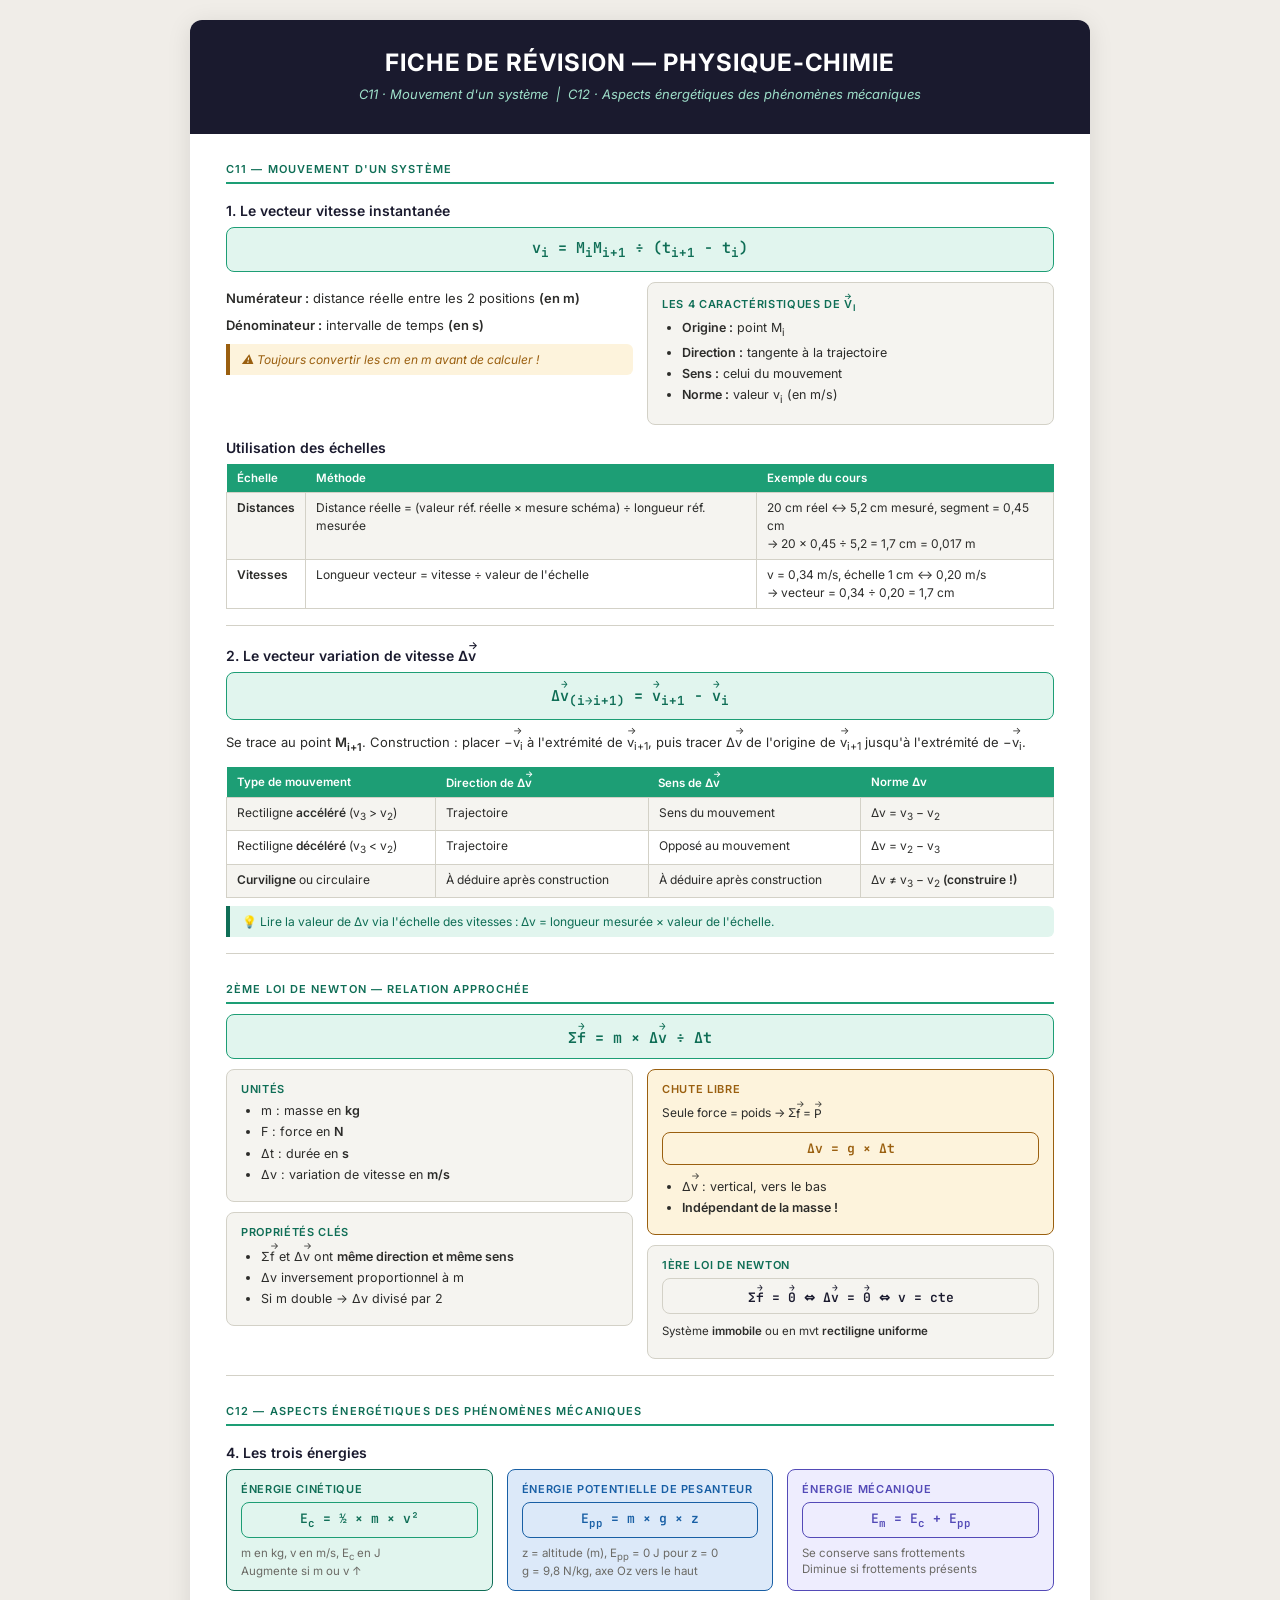
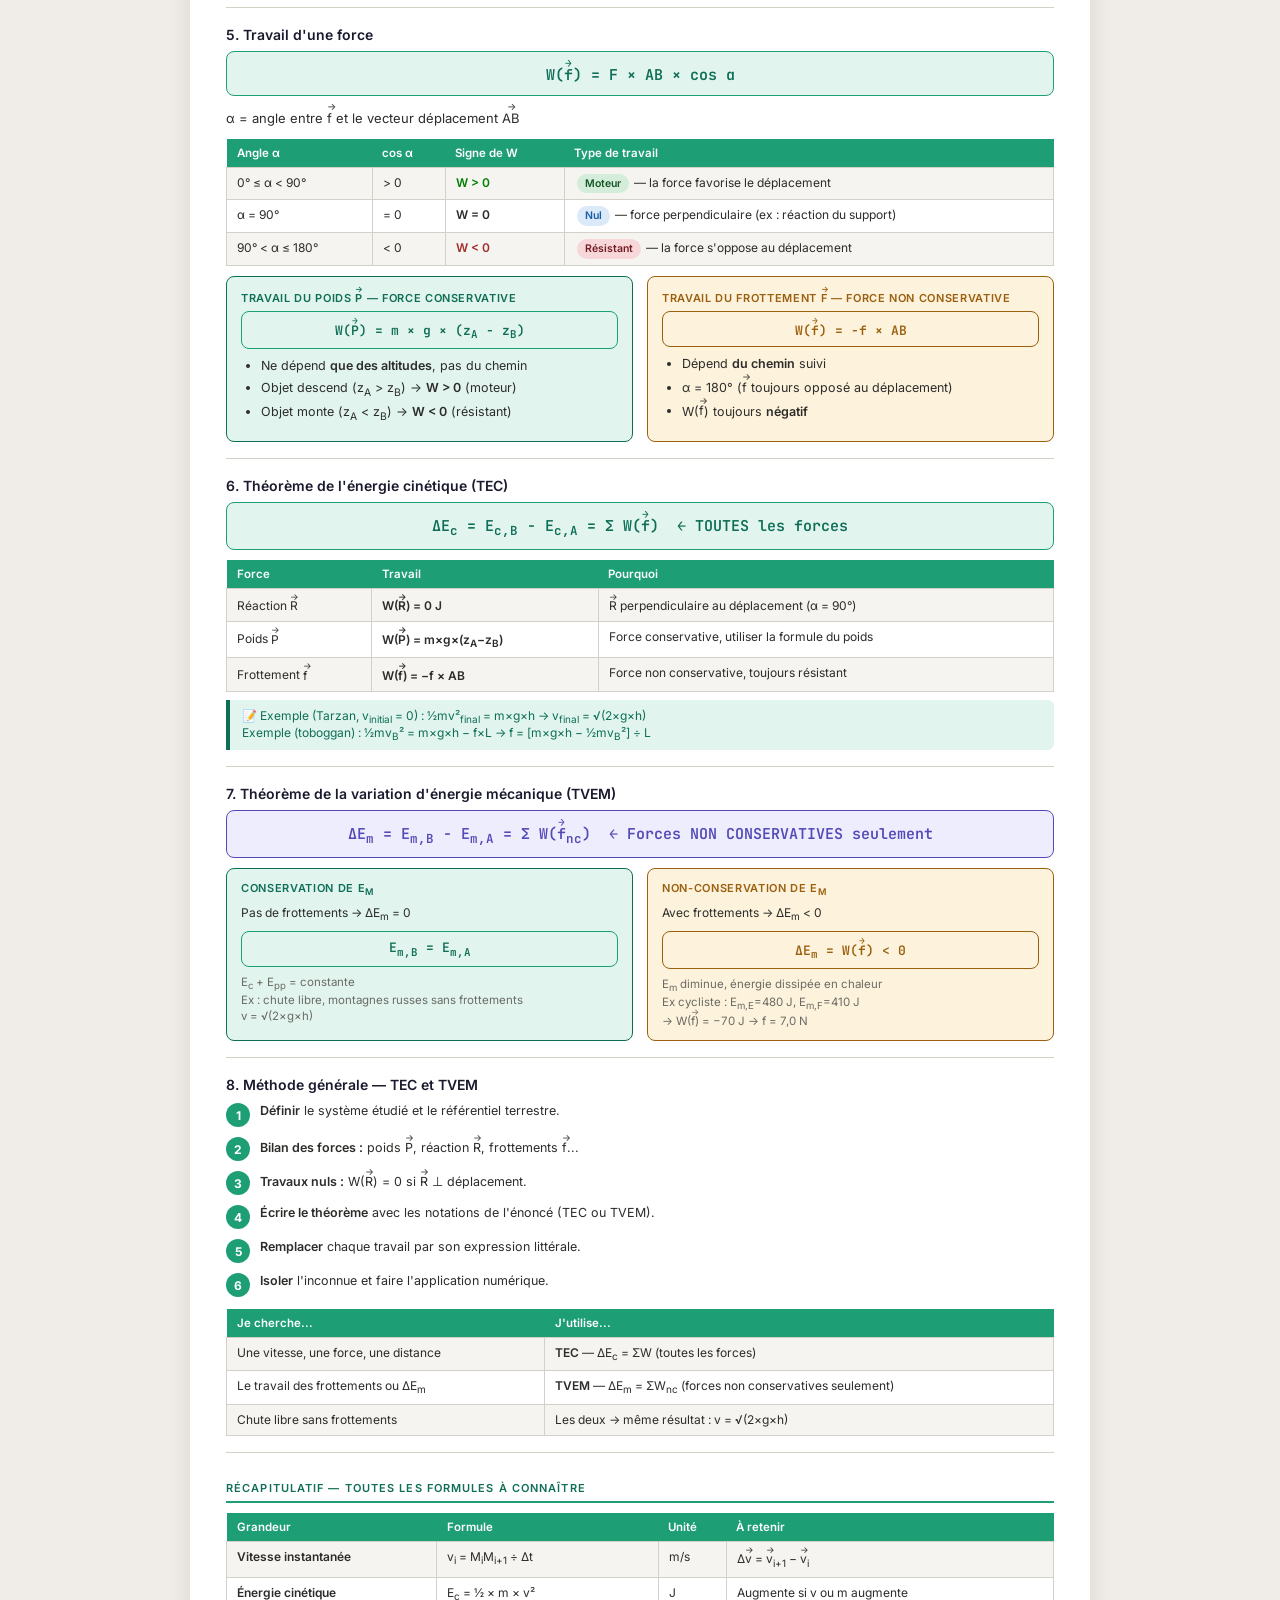
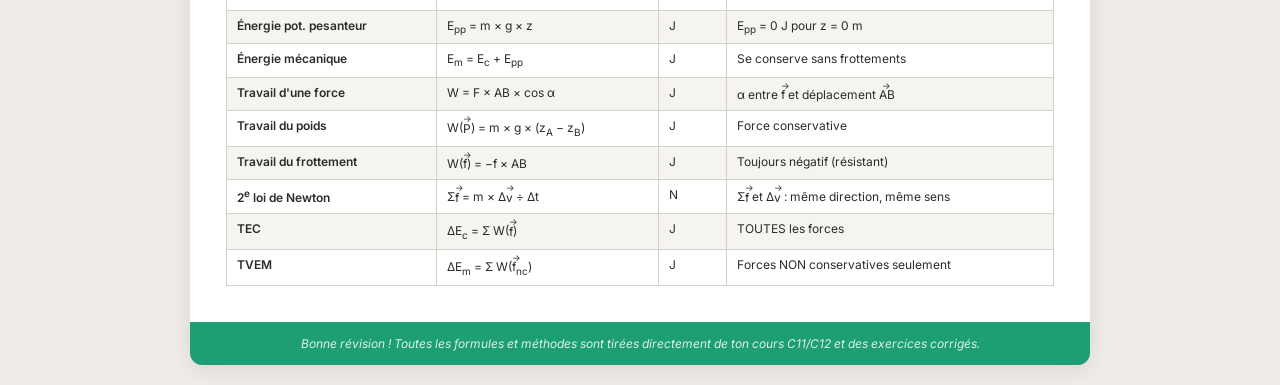
==== index.html @ 5d4f8715 "Create index.html" ====
<!DOCTYPE html>
<html lang="fr">
<head>
<meta charset="UTF-8">
<meta name="viewport" content="width=device-width, initial-scale=1.0">
<title>Fiche de révision – Physique-Chimie C11 & C12</title>
<style>
  @import url('https://fonts.googleapis.com/css2?family=Inter:wght@400;500;600;700&family=JetBrains+Mono:wght@400;600&display=swap');

  :root {
    --teal: #0F6E56;
    --teal-mid: #1D9E75;
    --teal-light: #E1F5EE;
    --amber: #9A5F0F;
    --amber-light: #FDF3DC;
    --blue: #185FA5;
    --blue-light: #DCE9F9;
    --purple: #534AB7;
    --purple-light: #EEEDFE;
    --dark: #1a1a2e;
    --gray-light: #F5F4F0;
    --gray-mid: #D3D1C7;
    --text: #2C2C2A;
    --muted: #6B6A65;
    --white: #ffffff;
  }

  * { box-sizing: border-box; margin: 0; padding: 0; }

  body {
    font-family: 'Inter', sans-serif;
    font-size: 13px;
    color: var(--text);
    background: #f0ede8;
    padding: 20px;
  }

  .page {
    max-width: 900px;
    margin: 0 auto;
    background: white;
    border-radius: 12px;
    overflow: hidden;
    box-shadow: 0 4px 24px rgba(0,0,0,0.10);
  }

  /* ── Header ── */
  .header {
    background: var(--dark);
    padding: 28px 36px 24px;
    text-align: center;
  }
  .header h1 {
    font-size: 24px;
    font-weight: 700;
    color: white;
    letter-spacing: 0.04em;
    margin-bottom: 6px;
  }
  .header p {
    font-size: 13px;
    color: #9FE1CB;
    font-style: italic;
  }

  /* ── Layout ── */
  .content { padding: 28px 36px; }

  /* ── Chapter titles ── */
  .chap {
    font-size: 11px;
    font-weight: 600;
    letter-spacing: 0.1em;
    text-transform: uppercase;
    color: var(--teal);
    margin: 28px 0 10px;
    padding-bottom: 6px;
    border-bottom: 2px solid var(--teal-mid);
  }
  .chap:first-child { margin-top: 0; }

  /* ── Section titles ── */
  .sec {
    font-size: 14px;
    font-weight: 600;
    color: var(--dark);
    margin: 18px 0 8px;
  }

  /* ── Formula box ── */
  .formula {
    background: var(--teal-light);
    border: 1.5px solid var(--teal-mid);
    border-radius: 8px;
    padding: 10px 16px;
    text-align: center;
    font-family: 'JetBrains Mono', monospace;
    font-size: 15px;
    font-weight: 600;
    color: var(--teal);
    margin: 8px 0;
  }
  .formula.amber {
    background: var(--amber-light);
    border-color: var(--amber);
    color: var(--amber);
  }
  .formula.purple {
    background: var(--purple-light);
    border-color: var(--purple);
    color: var(--purple);
  }
  .formula.gray {
    background: var(--gray-light);
    border-color: var(--gray-mid);
    color: var(--dark);
  }
  .formula.sm { font-size: 13px; padding: 7px 12px; }

  /* ── Alert / info boxes ── */
  .alert {
    border-left: 4px solid var(--amber);
    background: var(--amber-light);
    border-radius: 0 6px 6px 0;
    padding: 8px 12px;
    font-size: 12px;
    color: var(--amber);
    margin: 8px 0;
    font-style: italic;
  }
  .info {
    border-left: 4px solid var(--teal);
    background: var(--teal-light);
    border-radius: 0 6px 6px 0;
    padding: 8px 12px;
    font-size: 12px;
    color: var(--teal);
    margin: 8px 0;
  }
  .info-purple {
    border-left: 4px solid var(--purple);
    background: var(--purple-light);
    border-radius: 0 6px 6px 0;
    padding: 8px 12px;
    font-size: 12px;
    color: var(--purple);
    margin: 8px 0;
  }

  /* ── Two columns ── */
  .two-col {
    display: grid;
    grid-template-columns: 1fr 1fr;
    gap: 14px;
    margin: 8px 0;
  }
  .three-col {
    display: grid;
    grid-template-columns: 1fr 1fr 1fr;
    gap: 14px;
    margin: 8px 0;
  }

  /* ── Cards ── */
  .card {
    background: var(--gray-light);
    border: 1px solid var(--gray-mid);
    border-radius: 8px;
    padding: 12px 14px;
  }
  .card .label {
    font-size: 11px;
    font-weight: 600;
    color: var(--teal);
    text-transform: uppercase;
    letter-spacing: 0.06em;
    margin-bottom: 4px;
  }
  .card-val {
    font-size: 12.5px;
    color: var(--text);
    line-height: 1.6;
  }

  /* ── Tables ── */
  table {
    width: 100%;
    border-collapse: collapse;
    margin: 8px 0;
    font-size: 12px;
  }
  th {
    background: var(--teal-mid);
    color: white;
    font-weight: 600;
    padding: 7px 10px;
    text-align: left;
    font-size: 11.5px;
  }
  td {
    padding: 6px 10px;
    border: 1px solid var(--gray-mid);
    vertical-align: top;
    line-height: 1.5;
  }
  tr:nth-child(even) td { background: var(--gray-light); }

  /* ── Body text ── */
  p { font-size: 13px; line-height: 1.7; margin: 5px 0; }
  small { font-size: 11.5px; color: var(--muted); }
  b { font-weight: 600; }

  /* ── Lists ── */
  ul { padding-left: 20px; margin: 4px 0; }
  ul li { font-size: 12.5px; line-height: 1.7; color: var(--text); }

  /* ── Steps ── */
  .steps { counter-reset: step; margin: 8px 0; }
  .step {
    display: flex;
    align-items: flex-start;
    gap: 10px;
    margin-bottom: 8px;
  }
  .step-num {
    min-width: 24px;
    height: 24px;
    background: var(--teal-mid);
    color: white;
    border-radius: 50%;
    font-size: 12px;
    font-weight: 700;
    display: flex;
    align-items: center;
    justify-content: center;
    flex-shrink: 0;
    margin-top: 2px;
  }
  .step-text { font-size: 12.5px; line-height: 1.6; }

  /* ── Badge ── */
  .badge {
    display: inline-block;
    font-size: 10.5px;
    font-weight: 600;
    padding: 2px 8px;
    border-radius: 20px;
    margin: 0 2px;
  }
  .badge-green { background: #d4edda; color: #155724; }
  .badge-red   { background: #f8d7da; color: #721c24; }
  .badge-blue  { background: var(--blue-light); color: var(--blue); }
  .badge-amber { background: var(--amber-light); color: var(--amber); }

  /* ── Footer ── */
  .footer {
    background: var(--teal-mid);
    padding: 14px 36px;
    text-align: center;
    font-size: 12px;
    color: rgba(255,255,255,0.85);
    font-style: italic;
  }

  /* ── Divider ── */
  hr { border: none; border-top: 1px solid var(--gray-mid); margin: 16px 0; }

  @media print {
    body { background: white; padding: 0; }
    .page { box-shadow: none; border-radius: 0; max-width: 100%; }
  }
.vec {
    position: relative;
    display: inline-block;
    padding-top: 0.2em;
}

.vec::after {
    content: "→";
    position: absolute;
    left: 0;
    right: 0;
    top: -0.55em;
    font-size: 0.75em;
    text-align: center;
}
</style>
</head>
<body>
<div class="page">

  <!-- HEADER -->
  <div class="header">
    <h1>FICHE DE RÉVISION — PHYSIQUE-CHIMIE</h1>
    <p>C11 · Mouvement d'un système &nbsp;|&nbsp; C12 · Aspects énergétiques des phénomènes mécaniques</p>
  </div>

  <div class="content">

    <!-- ═══════════════════════════════════════════ -->
    <!-- C11 — CINÉMATIQUE -->
    <!-- ═══════════════════════════════════════════ -->
    <div class="chap">C11 — Mouvement d'un système</div>

    <!-- 1. Vecteur vitesse -->
    <div class="sec">1. Le vecteur vitesse instantanée</div>

    <div class="formula">v<sub>i</sub> = M<sub>i</sub>M<sub>i+1</sub> &divide; (t<sub>i+1</sub> &minus; t<sub>i</sub>)</div>

    <div class="two-col" style="margin-top:10px;">
      <div>
        <p><b>Numérateur :</b> distance réelle entre les 2 positions <b>(en m)</b></p>
        <p><b>Dénominateur :</b> intervalle de temps <b>(en s)</b></p>
        <div class="alert" style="margin-top:8px;">⚠ Toujours convertir les cm en m avant de calculer !</div>
      </div>
      <div class="card">
        <div class="label">Les 4 caractéristiques de <span class="vec">v</span><sub>i</sub></div>
        <ul>
          <li><b>Origine :</b> point M<sub>i</sub></li>
          <li><b>Direction :</b> tangente à la trajectoire</li>
          <li><b>Sens :</b> celui du mouvement</li>
          <li><b>Norme :</b> valeur v<sub>i</sub> (en m/s)</li>
        </ul>
      </div>
    </div>

    <div class="sec" style="margin-top:14px;">Utilisation des échelles</div>
    <table>
      <tr><th>Échelle</th><th>Méthode</th><th>Exemple du cours</th></tr>
      <tr>
        <td><b>Distances</b></td>
        <td>Distance réelle = (valeur réf. réelle &times; mesure schéma) &divide; longueur réf. mesurée</td>
        <td>20 cm réel ↔ 5,2 cm mesuré, segment = 0,45 cm<br>→ 20 &times; 0,45 &divide; 5,2 = 1,7 cm = 0,017 m</td>
      </tr>
      <tr>
        <td><b>Vitesses</b></td>
        <td>Longueur vecteur = vitesse &divide; valeur de l'échelle</td>
        <td>v = 0,34 m/s, échelle 1 cm ↔ 0,20 m/s<br>→ vecteur = 0,34 &divide; 0,20 = 1,7 cm</td>
      </tr>
    </table>

    <hr>

    <!-- 2. Vecteur delta v -->
    <div class="sec">2. Le vecteur variation de vitesse &Delta;<span class="vec">v</span></div>
    <div class="formula">&Delta;<span class="vec">v</span><sub>(i&rarr;i+1)</sub> = <span class="vec">v</span><sub>i+1</sub> &minus; <span class="vec">v</span><sub>i</sub></div>
    <p style="margin-top:6px;">Se trace au point <b>M<sub>i+1</sub></b>. Construction : placer &minus;<span class="vec">v</span><sub>i</sub> à l'extrémité de <span class="vec">v</span><sub>i+1</sub>, puis tracer &Delta;<span class="vec">v</span> de l'origine de <span class="vec">v</span><sub>i+1</sub> jusqu'à l'extrémité de &minus;<span class="vec">v</span><sub>i</sub>.</p>

    <table style="margin-top:10px;">
      <tr><th>Type de mouvement</th><th>Direction de &Delta;<span class="vec">v</span></th><th>Sens de &Delta;<span class="vec">v</span></th><th>Norme &Delta;v</th></tr>
      <tr>
        <td>Rectiligne <b>accéléré</b> (v<sub>3</sub> &gt; v<sub>2</sub>)</td>
        <td>Trajectoire</td>
        <td>Sens du mouvement</td>
        <td>&Delta;v = v<sub>3</sub> &minus; v<sub>2</sub></td>
      </tr>
      <tr>
        <td>Rectiligne <b>décéléré</b> (v<sub>3</sub> &lt; v<sub>2</sub>)</td>
        <td>Trajectoire</td>
        <td>Opposé au mouvement</td>
        <td>&Delta;v = v<sub>2</sub> &minus; v<sub>3</sub></td>
      </tr>
      <tr>
        <td><b>Curviligne</b> ou circulaire</td>
        <td>À déduire après construction</td>
        <td>À déduire après construction</td>
        <td>&Delta;v &ne; v<sub>3</sub> &minus; v<sub>2</sub> <b>(construire !)</b></td>
      </tr>
    </table>
    <div class="info">💡 Lire la valeur de &Delta;v via l'échelle des vitesses : &Delta;v = longueur mesurée &times; valeur de l'échelle.</div>

    <hr>

    <!-- 3. 2e loi Newton -->
    <div class="chap">2ème loi de Newton — Relation approchée</div>

    <div class="formula">&Sigma;<span class="vec">f</span> = m &times; &Delta;<span class="vec">v</span> &divide; &Delta;t</div>

    <div class="two-col" style="margin-top:10px;">
      <div>
        <div class="card">
          <div class="label">Unités</div>
          <ul>
            <li>m : masse en <b>kg</b></li>
            <li>F : force en <b>N</b></li>
            <li>&Delta;t : durée en <b>s</b></li>
            <li>&Delta;v : variation de vitesse en <b>m/s</b></li>
          </ul>
        </div>
        <div class="card" style="margin-top:10px;">
          <div class="label">Propriétés clés</div>
          <ul>
            <li>&Sigma;<span class="vec">f</span> et &Delta;<span class="vec">v</span> ont <b>même direction et même sens</b></li>
            <li>&Delta;v inversement proportionnel à m</li>
            <li>Si m double &rarr; &Delta;v divisé par 2</li>
          </ul>
        </div>
      </div>
      <div>
        <div class="card" style="background:var(--amber-light); border-color:var(--amber);">
          <div class="label" style="color:var(--amber);">Chute libre</div>
          <p style="font-size:12px;">Seule force = poids &rarr; &Sigma;<span class="vec">f</span> = <span class="vec">P</span></p>
          <div class="formula amber sm" style="margin-top:8px;">&Delta;v = g &times; &Delta;t</div>
          <ul style="margin-top:8px;">
            <li>&Delta;<span class="vec">v</span> : vertical, vers le bas</li>
            <li><b>Indépendant de la masse !</b></li>
          </ul>
        </div>
        <div class="card" style="margin-top:10px; background:var(--gray-light);">
          <div class="label">1ère loi de Newton</div>
          <div class="formula gray sm" style="margin-top:6px;">&Sigma;<span class="vec">f</span> = <span class="vec">0</span> &hArr; &Delta;<span class="vec">v</span> = <span class="vec">0</span> &hArr; v = cte</div>
          <p style="font-size:11.5px; margin-top:6px;">Système <b>immobile</b> ou en mvt <b>rectiligne uniforme</b></p>
        </div>
      </div>
    </div>

    <hr>

    <!-- ═══════════════════════════════════════════ -->
    <!-- C12 — ÉNERGIE -->
    <!-- ═══════════════════════════════════════════ -->
    <div class="chap">C12 — Aspects énergétiques des phénomènes mécaniques</div>

    <!-- 4. Les 3 énergies -->
    <div class="sec">4. Les trois énergies</div>

    <div class="three-col">
      <div class="card" style="background:var(--teal-light); border-color:var(--teal);">
        <div class="label" style="color:var(--teal);">Énergie cinétique</div>
        <div class="formula sm" style="margin:6px 0;">E<sub>c</sub> = &frac12; &times; m &times; v&sup2;</div>
        <small>m en kg, v en m/s, E<sub>c</sub> en J<br>Augmente si m ou v &uarr;</small>
      </div>
      <div class="card" style="background:var(--blue-light); border-color:var(--blue);">
        <div class="label" style="color:var(--blue);">Énergie potentielle de pesanteur</div>
        <div class="formula sm" style="background:var(--blue-light); border-color:var(--blue); color:var(--blue); margin:6px 0;">E<sub>pp</sub> = m &times; g &times; z</div>
        <small>z = altitude (m), E<sub>pp</sub> = 0 J pour z = 0<br>g = 9,8 N/kg, axe Oz vers le haut</small>
      </div>
      <div class="card" style="background:var(--purple-light); border-color:var(--purple);">
        <div class="label" style="color:var(--purple);">Énergie mécanique</div>
        <div class="formula sm" style="background:var(--purple-light); border-color:var(--purple); color:var(--purple); margin:6px 0;">E<sub>m</sub> = E<sub>c</sub> + E<sub>pp</sub></div>
        <small>Se conserve sans frottements<br>Diminue si frottements présents</small>
      </div>
    </div>

    <hr>

    <!-- 5. Travail -->
    <div class="sec">5. Travail d'une force</div>
    <div class="formula">W(<span class="vec">f</span>) = F &times; AB &times; cos &alpha;</div>
    <p style="margin-top:6px;">&alpha; = angle entre <span class="vec">f</span> et le vecteur déplacement <span class="vec">AB</span></p>

    <table style="margin-top:10px;">
      <tr><th>Angle &alpha;</th><th>cos &alpha;</th><th>Signe de W</th><th>Type de travail</th></tr>
      <tr><td>0° &le; &alpha; &lt; 90°</td><td>&gt; 0</td><td><b style="color:green;">W &gt; 0</b></td><td><span class="badge badge-green">Moteur</span> — la force favorise le déplacement</td></tr>
      <tr><td>&alpha; = 90°</td><td>= 0</td><td><b>W = 0</b></td><td><span class="badge badge-blue">Nul</span> — force perpendiculaire (ex : réaction du support)</td></tr>
      <tr><td>90° &lt; &alpha; &le; 180°</td><td>&lt; 0</td><td><b style="color:#A32D2D;">W &lt; 0</b></td><td><span class="badge badge-red">Résistant</span> — la force s'oppose au déplacement</td></tr>
    </table>

    <div class="two-col" style="margin-top:10px;">
      <div class="card" style="background:var(--teal-light); border-color:var(--teal);">
        <div class="label" style="color:var(--teal);">Travail du poids <span class="vec">P</span> — force conservative</div>
        <div class="formula sm" style="margin:6px 0;">W(<span class="vec">P</span>) = m &times; g &times; (z<sub>A</sub> &minus; z<sub>B</sub>)</div>
        <ul>
          <li>Ne dépend <b>que des altitudes</b>, pas du chemin</li>
          <li>Objet descend (z<sub>A</sub> &gt; z<sub>B</sub>) &rarr; <b>W &gt; 0</b> (moteur)</li>
          <li>Objet monte (z<sub>A</sub> &lt; z<sub>B</sub>) &rarr; <b>W &lt; 0</b> (résistant)</li>
        </ul>
      </div>
      <div class="card" style="background:var(--amber-light); border-color:var(--amber);">
        <div class="label" style="color:var(--amber);">Travail du frottement <span class="vec">f</span> — force non conservative</div>
        <div class="formula amber sm" style="margin:6px 0;">W(<span class="vec">f</span>) = &minus;f &times; AB</div>
        <ul>
          <li>Dépend <b>du chemin</b> suivi</li>
          <li>&alpha; = 180° (<span class="vec">f</span> toujours opposé au déplacement)</li>
          <li>W(<span class="vec">f</span>) toujours <b>négatif</b></li>
        </ul>
      </div>
    </div>

    <hr>

    <!-- 6. TEC -->
    <div class="sec">6. Théorème de l'énergie cinétique (TEC)</div>
    <div class="formula">&Delta;E<sub>c</sub> = E<sub>c,B</sub> &minus; E<sub>c,A</sub> = &Sigma; W(<span class="vec">f</span>) &nbsp;← TOUTES les forces</div>

    <table style="margin-top:10px;">
      <tr><th>Force</th><th>Travail</th><th>Pourquoi</th></tr>
      <tr><td>Réaction <span class="vec">R</span></td><td><b>W(<span class="vec">R</span>) = 0 J</b></td><td><span class="vec">R</span> perpendiculaire au déplacement (&alpha; = 90°)</td></tr>
      <tr><td>Poids <span class="vec">P</span></td><td><b>W(<span class="vec">P</span>) = m&times;g&times;(z<sub>A</sub>&minus;z<sub>B</sub>)</b></td><td>Force conservative, utiliser la formule du poids</td></tr>
      <tr><td>Frottement <span class="vec">f</span></td><td><b>W(<span class="vec">f</span>) = &minus;f &times; AB</b></td><td>Force non conservative, toujours résistant</td></tr>
    </table>
    <div class="info">📝 Exemple (Tarzan, v<sub>initial</sub> = 0) : &frac12;mv²<sub>final</sub> = m&times;g&times;h &rarr; v<sub>final</sub> = &radic;(2&times;g&times;h)<br>
    Exemple (toboggan) : &frac12;mv<sub>B</sub>² = m&times;g&times;h &minus; f&times;L &rarr; f = [m&times;g&times;h &minus; &frac12;mv<sub>B</sub>²] &divide; L</div>

    <hr>

    <!-- 7. TVEM -->
    <div class="sec">7. Théorème de la variation d'énergie mécanique (TVEM)</div>
    <div class="formula purple">&Delta;E<sub>m</sub> = E<sub>m,B</sub> &minus; E<sub>m,A</sub> = &Sigma; W(<span class="vec">f</span><sub>nc</sub>) &nbsp;← Forces NON CONSERVATIVES seulement</div>

    <div class="two-col" style="margin-top:10px;">
      <div class="card" style="background:var(--teal-light); border-color:var(--teal);">
        <div class="label" style="color:var(--teal);">Conservation de E<sub>m</sub></div>
        <p style="font-size:12px;">Pas de frottements &rarr; &Delta;E<sub>m</sub> = 0</p>
        <div class="formula sm" style="margin:6px 0;">E<sub>m,B</sub> = E<sub>m,A</sub></div>
        <small>E<sub>c</sub> + E<sub>pp</sub> = constante<br>Ex : chute libre, montagnes russes sans frottements<br>v = &radic;(2&times;g&times;h)</small>
      </div>
      <div class="card" style="background:var(--amber-light); border-color:var(--amber);">
        <div class="label" style="color:var(--amber);">Non-conservation de E<sub>m</sub></div>
        <p style="font-size:12px;">Avec frottements &rarr; &Delta;E<sub>m</sub> &lt; 0</p>
        <div class="formula amber sm" style="margin:6px 0;">&Delta;E<sub>m</sub> = W(<span class="vec">f</span>) &lt; 0</div>
        <small>E<sub>m</sub> diminue, énergie dissipée en chaleur<br>Ex cycliste : E<sub>m,E</sub>=480 J, E<sub>m,F</sub>=410 J<br>&rarr; W(<span class="vec">f</span>) = &minus;70 J &rarr; f = 7,0 N</small>
      </div>
    </div>

    <hr>

    <!-- 8. Méthode -->
    <div class="sec">8. Méthode générale — TEC et TVEM</div>

    <div class="steps">
      <div class="step"><div class="step-num">1</div><div class="step-text"><b>Définir</b> le système étudié et le référentiel terrestre.</div></div>
      <div class="step"><div class="step-num">2</div><div class="step-text"><b>Bilan des forces :</b> poids <span class="vec">P</span>, réaction <span class="vec">R</span>, frottements <span class="vec">f</span>...</div></div>
      <div class="step"><div class="step-num">3</div><div class="step-text"><b>Travaux nuls :</b> W(<span class="vec">R</span>) = 0 si <span class="vec">R</span> &perp; déplacement.</div></div>
      <div class="step"><div class="step-num">4</div><div class="step-text"><b>Écrire le théorème</b> avec les notations de l'énoncé (TEC ou TVEM).</div></div>
      <div class="step"><div class="step-num">5</div><div class="step-text"><b>Remplacer</b> chaque travail par son expression littérale.</div></div>
      <div class="step"><div class="step-num">6</div><div class="step-text"><b>Isoler</b> l'inconnue et faire l'application numérique.</div></div>
    </div>

    <table style="margin-top:12px;">
      <tr><th>Je cherche...</th><th>J'utilise...</th></tr>
      <tr><td>Une vitesse, une force, une distance</td><td><b>TEC</b> — &Delta;E<sub>c</sub> = &Sigma;W (toutes les forces)</td></tr>
      <tr><td>Le travail des frottements ou &Delta;E<sub>m</sub></td><td><b>TVEM</b> — &Delta;E<sub>m</sub> = &Sigma;W<sub>nc</sub> (forces non conservatives seulement)</td></tr>
      <tr><td>Chute libre sans frottements</td><td>Les deux &rarr; même résultat : v = &radic;(2&times;g&times;h)</td></tr>
    </table>

    <hr>

    <!-- Récap final -->
    <div class="chap">Récapitulatif — Toutes les formules à connaître</div>

    <table>
      <tr><th>Grandeur</th><th>Formule</th><th>Unité</th><th>À retenir</th></tr>
      <tr><td><b>Vitesse instantanée</b></td><td>v<sub>i</sub> = M<sub>i</sub>M<sub>i+1</sub> &divide; &Delta;t</td><td>m/s</td><td>&Delta;<span class="vec">v</span> = <span class="vec">v</span><sub>i+1</sub> &minus; <span class="vec">v</span><sub>i</sub></td></tr>
      <tr><td><b>Énergie cinétique</b></td><td>E<sub>c</sub> = &frac12; &times; m &times; v&sup2;</td><td>J</td><td>Augmente si v ou m augmente</td></tr>
      <tr><td><b>Énergie pot. pesanteur</b></td><td>E<sub>pp</sub> = m &times; g &times; z</td><td>J</td><td>E<sub>pp</sub> = 0 J pour z = 0 m</td></tr>
      <tr><td><b>Énergie mécanique</b></td><td>E<sub>m</sub> = E<sub>c</sub> + E<sub>pp</sub></td><td>J</td><td>Se conserve sans frottements</td></tr>
      <tr><td><b>Travail d'une force</b></td><td>W = F &times; AB &times; cos &alpha;</td><td>J</td><td>&alpha; entre <span class="vec">f</span> et déplacement <span class="vec">AB</span></td></tr>
      <tr><td><b>Travail du poids</b></td><td>W(<span class="vec">P</span>) = m &times; g &times; (z<sub>A</sub> &minus; z<sub>B</sub>)</td><td>J</td><td>Force conservative</td></tr>
      <tr><td><b>Travail du frottement</b></td><td>W(<span class="vec">f</span>) = &minus;f &times; AB</td><td>J</td><td>Toujours négatif (résistant)</td></tr>
      <tr><td><b>2<sup>e</sup> loi de Newton</b></td><td>&Sigma;<span class="vec">f</span> = m &times; &Delta;<span class="vec">v</span> &divide; &Delta;t</td><td>N</td><td>&Sigma;<span class="vec">f</span> et &Delta;<span class="vec">v</span> : même direction, même sens</td></tr>
      <tr><td><b>TEC</b></td><td>&Delta;E<sub>c</sub> = &Sigma; W(<span class="vec">f</span>)</td><td>J</td><td>TOUTES les forces</td></tr>
      <tr><td><b>TVEM</b></td><td>&Delta;E<sub>m</sub> = &Sigma; W(<span class="vec">f</span><sub>nc</sub>)</td><td>J</td><td>Forces NON conservatives seulement</td></tr>
    </table>

  </div><!-- /content -->

  <div class="footer">Bonne révision ! Toutes les formules et méthodes sont tirées directement de ton cours C11/C12 et des exercices corrigés.</div>

</div><!-- /page -->
</body>
</html>
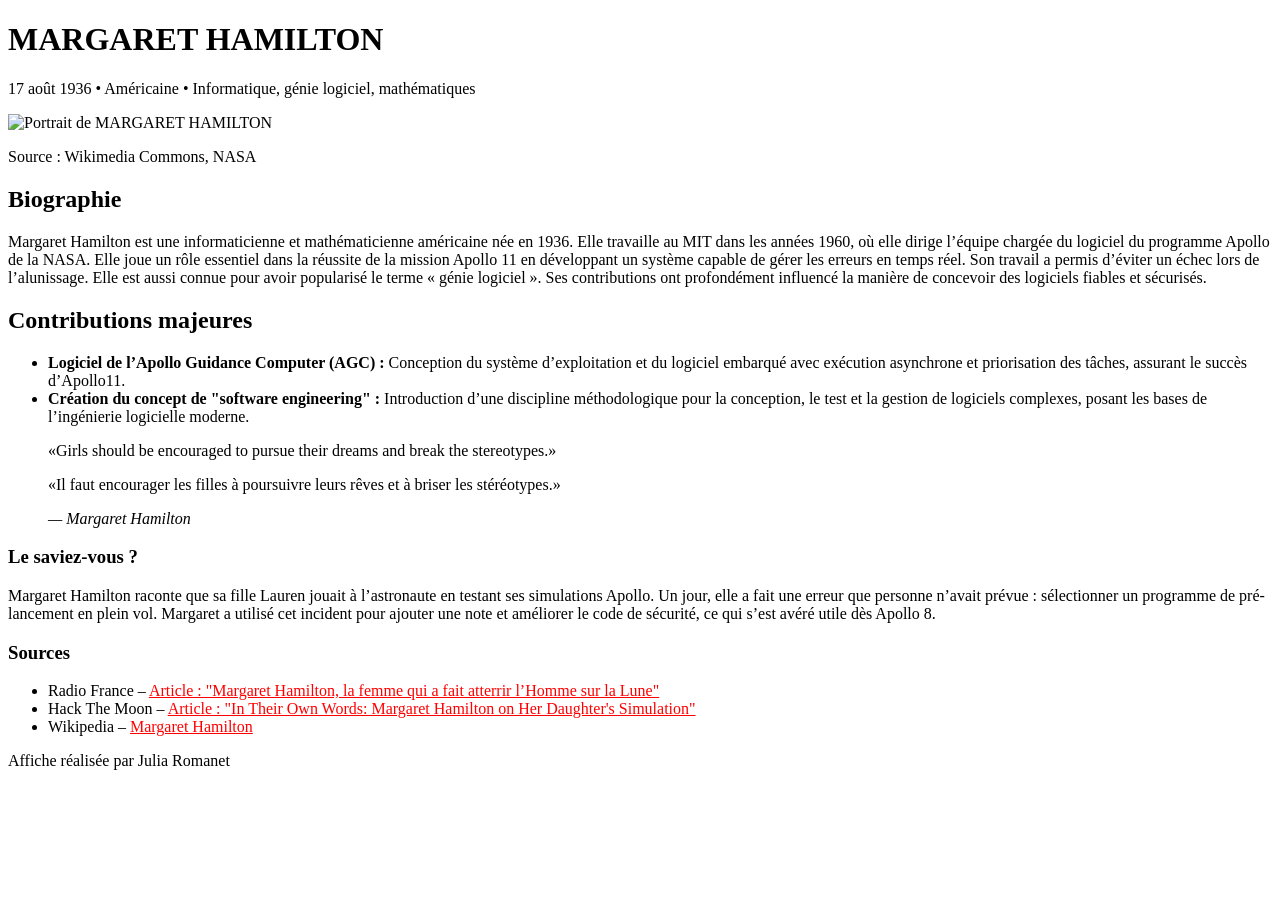
==== commit ef8a597b: "Update index.html" ====
--- a/index.html
+++ b/index.html
@@ -1,562 +1,74 @@
 <!DOCTYPE html>
+<!--
+  Arborescence attendue :
+  Devoirs/
+  └── Poster-html/
+      ├── affiche.html   ← ce fichier
+      └── images/
+          └── portrait.jpg
+-->
 <html lang="fr">
 <head>
-<meta charset="UTF-8">
-<meta name="viewport" content="width=device-width, initial-scale=1.0">
-<title>Fiche de révision – Physique-Chimie C11 & C12</title>
-<style>
-  @import url('https://fonts.googleapis.com/css2?family=Inter:wght@400;500;600;700&family=JetBrains+Mono:wght@400;600&display=swap');
-
-  :root {
-    --teal: #0F6E56;
-    --teal-mid: #1D9E75;
-    --teal-light: #E1F5EE;
-    --amber: #9A5F0F;
-    --amber-light: #FDF3DC;
-    --blue: #185FA5;
-    --blue-light: #DCE9F9;
-    --purple: #534AB7;
-    --purple-light: #EEEDFE;
-    --dark: #1a1a2e;
-    --gray-light: #F5F4F0;
-    --gray-mid: #D3D1C7;
-    --text: #2C2C2A;
-    --muted: #6B6A65;
-    --white: #ffffff;
-  }
-
-  * { box-sizing: border-box; margin: 0; padding: 0; }
-
-  body {
-    font-family: 'Inter', sans-serif;
-    font-size: 13px;
-    color: var(--text);
-    background: #f0ede8;
-    padding: 20px;
-  }
-
-  .page {
-    max-width: 900px;
-    margin: 0 auto;
-    background: white;
-    border-radius: 12px;
-    overflow: hidden;
-    box-shadow: 0 4px 24px rgba(0,0,0,0.10);
-  }
-
-  /* ── Header ── */
-  .header {
-    background: var(--dark);
-    padding: 28px 36px 24px;
-    text-align: center;
-  }
-  .header h1 {
-    font-size: 24px;
-    font-weight: 700;
-    color: white;
-    letter-spacing: 0.04em;
-    margin-bottom: 6px;
-  }
-  .header p {
-    font-size: 13px;
-    color: #9FE1CB;
-    font-style: italic;
-  }
-
-  /* ── Layout ── */
-  .content { padding: 28px 36px; }
-
-  /* ── Chapter titles ── */
-  .chap {
-    font-size: 11px;
-    font-weight: 600;
-    letter-spacing: 0.1em;
-    text-transform: uppercase;
-    color: var(--teal);
-    margin: 28px 0 10px;
-    padding-bottom: 6px;
-    border-bottom: 2px solid var(--teal-mid);
-  }
-  .chap:first-child { margin-top: 0; }
-
-  /* ── Section titles ── */
-  .sec {
-    font-size: 14px;
-    font-weight: 600;
-    color: var(--dark);
-    margin: 18px 0 8px;
-  }
-
-  /* ── Formula box ── */
-  .formula {
-    background: var(--teal-light);
-    border: 1.5px solid var(--teal-mid);
-    border-radius: 8px;
-    padding: 10px 16px;
-    text-align: center;
-    font-family: 'JetBrains Mono', monospace;
-    font-size: 15px;
-    font-weight: 600;
-    color: var(--teal);
-    margin: 8px 0;
-  }
-  .formula.amber {
-    background: var(--amber-light);
-    border-color: var(--amber);
-    color: var(--amber);
-  }
-  .formula.purple {
-    background: var(--purple-light);
-    border-color: var(--purple);
-    color: var(--purple);
-  }
-  .formula.gray {
-    background: var(--gray-light);
-    border-color: var(--gray-mid);
-    color: var(--dark);
-  }
-  .formula.sm { font-size: 13px; padding: 7px 12px; }
-
-  /* ── Alert / info boxes ── */
-  .alert {
-    border-left: 4px solid var(--amber);
-    background: var(--amber-light);
-    border-radius: 0 6px 6px 0;
-    padding: 8px 12px;
-    font-size: 12px;
-    color: var(--amber);
-    margin: 8px 0;
-    font-style: italic;
-  }
-  .info {
-    border-left: 4px solid var(--teal);
-    background: var(--teal-light);
-    border-radius: 0 6px 6px 0;
-    padding: 8px 12px;
-    font-size: 12px;
-    color: var(--teal);
-    margin: 8px 0;
-  }
-  .info-purple {
-    border-left: 4px solid var(--purple);
-    background: var(--purple-light);
-    border-radius: 0 6px 6px 0;
-    padding: 8px 12px;
-    font-size: 12px;
-    color: var(--purple);
-    margin: 8px 0;
-  }
-
-  /* ── Two columns ── */
-  .two-col {
-    display: grid;
-    grid-template-columns: 1fr 1fr;
-    gap: 14px;
-    margin: 8px 0;
-  }
-  .three-col {
-    display: grid;
-    grid-template-columns: 1fr 1fr 1fr;
-    gap: 14px;
-    margin: 8px 0;
-  }
-
-  /* ── Cards ── */
-  .card {
-    background: var(--gray-light);
-    border: 1px solid var(--gray-mid);
-    border-radius: 8px;
-    padding: 12px 14px;
-  }
-  .card .label {
-    font-size: 11px;
-    font-weight: 600;
-    color: var(--teal);
-    text-transform: uppercase;
-    letter-spacing: 0.06em;
-    margin-bottom: 4px;
-  }
-  .card-val {
-    font-size: 12.5px;
-    color: var(--text);
-    line-height: 1.6;
-  }
-
-  /* ── Tables ── */
-  table {
-    width: 100%;
-    border-collapse: collapse;
-    margin: 8px 0;
-    font-size: 12px;
-  }
-  th {
-    background: var(--teal-mid);
-    color: white;
-    font-weight: 600;
-    padding: 7px 10px;
-    text-align: left;
-    font-size: 11.5px;
-  }
-  td {
-    padding: 6px 10px;
-    border: 1px solid var(--gray-mid);
-    vertical-align: top;
-    line-height: 1.5;
-  }
-  tr:nth-child(even) td { background: var(--gray-light); }
-
-  /* ── Body text ── */
-  p { font-size: 13px; line-height: 1.7; margin: 5px 0; }
-  small { font-size: 11.5px; color: var(--muted); }
-  b { font-weight: 600; }
-
-  /* ── Lists ── */
-  ul { padding-left: 20px; margin: 4px 0; }
-  ul li { font-size: 12.5px; line-height: 1.7; color: var(--text); }
-
-  /* ── Steps ── */
-  .steps { counter-reset: step; margin: 8px 0; }
-  .step {
-    display: flex;
-    align-items: flex-start;
-    gap: 10px;
-    margin-bottom: 8px;
-  }
-  .step-num {
-    min-width: 24px;
-    height: 24px;
-    background: var(--teal-mid);
-    color: white;
-    border-radius: 50%;
-    font-size: 12px;
-    font-weight: 700;
-    display: flex;
-    align-items: center;
-    justify-content: center;
-    flex-shrink: 0;
-    margin-top: 2px;
-  }
-  .step-text { font-size: 12.5px; line-height: 1.6; }
-
-  /* ── Badge ── */
-  .badge {
-    display: inline-block;
-    font-size: 10.5px;
-    font-weight: 600;
-    padding: 2px 8px;
-    border-radius: 20px;
-    margin: 0 2px;
-  }
-  .badge-green { background: #d4edda; color: #155724; }
-  .badge-red   { background: #f8d7da; color: #721c24; }
-  .badge-blue  { background: var(--blue-light); color: var(--blue); }
-  .badge-amber { background: var(--amber-light); color: var(--amber); }
-
-  /* ── Footer ── */
-  .footer {
-    background: var(--teal-mid);
-    padding: 14px 36px;
-    text-align: center;
-    font-size: 12px;
-    color: rgba(255,255,255,0.85);
-    font-style: italic;
-  }
-
-  /* ── Divider ── */
-  hr { border: none; border-top: 1px solid var(--gray-mid); margin: 16px 0; }
-
-  @media print {
-    body { background: white; padding: 0; }
-    .page { box-shadow: none; border-radius: 0; max-width: 100%; }
-  }
-.vec {
-    position: relative;
-    display: inline-block;
-    padding-top: 0.2em;
-}
-
-.vec::after {
-    content: "→";
-    position: absolute;
-    left: 0;
-    right: 0;
-    top: -0.55em;
-    font-size: 0.75em;
-    text-align: center;
-}
-</style>
+  <meta charset="UTF-8">
+  <title>Affiche – MARGARET HAMILTON</title>
+  <link rel="stylesheet" href="style.css">
 </head>
 <body>
-<div class="page">
 
-  <!-- HEADER -->
-  <div class="header">
-    <h1>FICHE DE RÉVISION — PHYSIQUE-CHIMIE</h1>
-    <p>C11 · Mouvement d'un système &nbsp;|&nbsp; C12 · Aspects énergétiques des phénomènes mécaniques</p>
-  </div>
+  <div class="affiche">
 
-  <div class="content">
+    <!-- Zone 1 : En-tête -->
+    <header class="entete">
+      <h1>MARGARET HAMILTON</h1>
+      <p>17 août 1936 • Américaine • Informatique, génie logiciel, mathématiques</p>
+    </header>
 
-    <!-- ═══════════════════════════════════════════ -->
-    <!-- C11 — CINÉMATIQUE -->
-    <!-- ═══════════════════════════════════════════ -->
-    <div class="chap">C11 — Mouvement d'un système</div>
+    <!-- Zone 2 : Portrait -->
+    <section class="portrait">
+      <img src="images/Margaret_Hamilton_in_action.jpg" alt="Portrait de MARGARET HAMILTON">
+      <p class="legende">Source : Wikimedia Commons, NASA</p>
+    </section>
 
-    <!-- 1. Vecteur vitesse -->
-    <div class="sec">1. Le vecteur vitesse instantanée</div>
+    <!-- Zone 3 : Biographie -->
+    <section class="biographie">
+      <h2>Biographie</h2>
+      <p>Margaret Hamilton est une informaticienne et mathématicienne américaine née en 1936. Elle travaille au MIT dans les années 1960, où elle dirige l’équipe chargée du logiciel du programme Apollo de la NASA. Elle joue un rôle essentiel dans la réussite de la mission Apollo 11 en développant un système capable de gérer les erreurs en temps réel. Son travail a permis d’éviter un échec lors de l’alunissage. Elle est aussi connue pour avoir popularisé le terme « génie logiciel ». Ses contributions ont profondément influencé la manière de concevoir des logiciels fiables et sécurisés.</p>
+    </section>
 
-    <div class="formula">v<sub>i</sub> = M<sub>i</sub>M<sub>i+1</sub> &divide; (t<sub>i+1</sub> &minus; t<sub>i</sub>)</div>
+    <!-- Zone 4 : Contributions -->
+    <section class="contributions">
+      <h2>Contributions majeures</h2>
+      <ul>
+        <li><strong>Logiciel de l’Apollo Guidance Computer (AGC) :</strong> Conception du système d’exploitation et du logiciel embarqué avec exécution asynchrone et priorisation des tâches, assurant le succès d’Apollo11.</li>
+        <li><strong>Création du concept de "software engineering" :</strong> Introduction d’une discipline méthodologique pour la conception, le test et la gestion de logiciels complexes, posant les bases de l’ingénierie logicielle moderne.</li>
+      </ul>
+    </section>
 
-    <div class="two-col" style="margin-top:10px;">
-      <div>
-        <p><b>Numérateur :</b> distance réelle entre les 2 positions <b>(en m)</b></p>
-        <p><b>Dénominateur :</b> intervalle de temps <b>(en s)</b></p>
-        <div class="alert" style="margin-top:8px;">⚠ Toujours convertir les cm en m avant de calculer !</div>
-      </div>
-      <div class="card">
-        <div class="label">Les 4 caractéristiques de <span class="vec">v</span><sub>i</sub></div>
-        <ul>
-          <li><b>Origine :</b> point M<sub>i</sub></li>
-          <li><b>Direction :</b> tangente à la trajectoire</li>
-          <li><b>Sens :</b> celui du mouvement</li>
-          <li><b>Norme :</b> valeur v<sub>i</sub> (en m/s)</li>
-        </ul>
-      </div>
-    </div>
+    <!-- Zone 5 : Citation -->
+    <blockquote class="citation">
+      <p>«Girls should be encouraged to pursue their dreams and break the stereotypes.»</p>
+      <p>«Il faut encourager les filles à poursuivre leurs rêves et à briser les stéréotypes.»</p>
+      <cite>— Margaret Hamilton</cite>
+    </blockquote>
 
-    <div class="sec" style="margin-top:14px;">Utilisation des échelles</div>
-    <table>
-      <tr><th>Échelle</th><th>Méthode</th><th>Exemple du cours</th></tr>
-      <tr>
-        <td><b>Distances</b></td>
-        <td>Distance réelle = (valeur réf. réelle &times; mesure schéma) &divide; longueur réf. mesurée</td>
-        <td>20 cm réel ↔ 5,2 cm mesuré, segment = 0,45 cm<br>→ 20 &times; 0,45 &divide; 5,2 = 1,7 cm = 0,017 m</td>
-      </tr>
-      <tr>
-        <td><b>Vitesses</b></td>
-        <td>Longueur vecteur = vitesse &divide; valeur de l'échelle</td>
-        <td>v = 0,34 m/s, échelle 1 cm ↔ 0,20 m/s<br>→ vecteur = 0,34 &divide; 0,20 = 1,7 cm</td>
-      </tr>
-    </table>
+    <!-- Zone 6 : Le saviez-vous -->
+    <aside class="anecdote">
+      <h3>Le saviez-vous ?</h3>
+      <p>Margaret Hamilton raconte que sa fille Lauren jouait à l’astronaute en testant ses simulations Apollo. Un jour, elle a fait une erreur que personne n’avait prévue : sélectionner un programme de pré-lancement en plein vol. Margaret a utilisé cet incident pour ajouter une note et améliorer le code de sécurité, ce qui s’est avéré utile dès Apollo 8.</p>
+    </aside>
 
-    <hr>
+    <!-- Zone 7 : Sources -->
+    <footer class="sources">
+      <h3>Sources</h3>
+      <ul>
+        <li>Radio France – <a href="https://www.radiofrance.fr/franceculture/margaret-hamilton-la-femme-qui-a-fait-atterrir-l-homme-sur-la-lune-2274004" style="color:#FF0000;" target="_blank" >Article : "Margaret Hamilton, la femme qui a fait atterrir l’Homme sur la Lune"</a></li>
+        <li>Hack The Moon – <a href="https://wehackthemoon.com/people/margaret-hamilton-her-daughters-simulation" style="color:#FF0000;" target="_blank">Article : "In Their Own Words: Margaret Hamilton on Her Daughter's Simulation"</a></li>
+        <li>Wikipedia – <a href="https://fr.wikipedia.org/wiki/Margaret_Hamilton_(scientifique)" style="color:#FF0000;" target="_blank">Margaret Hamilton</a></li>
+      </ul>
+      <p class="realisation">Affiche réalisée par Julia Romanet</p>
+    </footer>
 
-    <!-- 2. Vecteur delta v -->
-    <div class="sec">2. Le vecteur variation de vitesse &Delta;<span class="vec">v</span></div>
-    <div class="formula">&Delta;<span class="vec">v</span><sub>(i&rarr;i+1)</sub> = <span class="vec">v</span><sub>i+1</sub> &minus; <span class="vec">v</span><sub>i</sub></div>
-    <p style="margin-top:6px;">Se trace au point <b>M<sub>i+1</sub></b>. Construction : placer &minus;<span class="vec">v</span><sub>i</sub> à l'extrémité de <span class="vec">v</span><sub>i+1</sub>, puis tracer &Delta;<span class="vec">v</span> de l'origine de <span class="vec">v</span><sub>i+1</sub> jusqu'à l'extrémité de &minus;<span class="vec">v</span><sub>i</sub>.</p>
+  </div> <!-- fin .affiche -->
 
-    <table style="margin-top:10px;">
-      <tr><th>Type de mouvement</th><th>Direction de &Delta;<span class="vec">v</span></th><th>Sens de &Delta;<span class="vec">v</span></th><th>Norme &Delta;v</th></tr>
-      <tr>
-        <td>Rectiligne <b>accéléré</b> (v<sub>3</sub> &gt; v<sub>2</sub>)</td>
-        <td>Trajectoire</td>
-        <td>Sens du mouvement</td>
-        <td>&Delta;v = v<sub>3</sub> &minus; v<sub>2</sub></td>
-      </tr>
-      <tr>
-        <td>Rectiligne <b>décéléré</b> (v<sub>3</sub> &lt; v<sub>2</sub>)</td>
-        <td>Trajectoire</td>
-        <td>Opposé au mouvement</td>
-        <td>&Delta;v = v<sub>2</sub> &minus; v<sub>3</sub></td>
-      </tr>
-      <tr>
-        <td><b>Curviligne</b> ou circulaire</td>
-        <td>À déduire après construction</td>
-        <td>À déduire après construction</td>
-        <td>&Delta;v &ne; v<sub>3</sub> &minus; v<sub>2</sub> <b>(construire !)</b></td>
-      </tr>
-    </table>
-    <div class="info">💡 Lire la valeur de &Delta;v via l'échelle des vitesses : &Delta;v = longueur mesurée &times; valeur de l'échelle.</div>
-
-    <hr>
-
-    <!-- 3. 2e loi Newton -->
-    <div class="chap">2ème loi de Newton — Relation approchée</div>
-
-    <div class="formula">&Sigma;<span class="vec">f</span> = m &times; &Delta;<span class="vec">v</span> &divide; &Delta;t</div>
-
-    <div class="two-col" style="margin-top:10px;">
-      <div>
-        <div class="card">
-          <div class="label">Unités</div>
-          <ul>
-            <li>m : masse en <b>kg</b></li>
-            <li>F : force en <b>N</b></li>
-            <li>&Delta;t : durée en <b>s</b></li>
-            <li>&Delta;v : variation de vitesse en <b>m/s</b></li>
-          </ul>
-        </div>
-        <div class="card" style="margin-top:10px;">
-          <div class="label">Propriétés clés</div>
-          <ul>
-            <li>&Sigma;<span class="vec">f</span> et &Delta;<span class="vec">v</span> ont <b>même direction et même sens</b></li>
-            <li>&Delta;v inversement proportionnel à m</li>
-            <li>Si m double &rarr; &Delta;v divisé par 2</li>
-          </ul>
-        </div>
-      </div>
-      <div>
-        <div class="card" style="background:var(--amber-light); border-color:var(--amber);">
-          <div class="label" style="color:var(--amber);">Chute libre</div>
-          <p style="font-size:12px;">Seule force = poids &rarr; &Sigma;<span class="vec">f</span> = <span class="vec">P</span></p>
-          <div class="formula amber sm" style="margin-top:8px;">&Delta;v = g &times; &Delta;t</div>
-          <ul style="margin-top:8px;">
-            <li>&Delta;<span class="vec">v</span> : vertical, vers le bas</li>
-            <li><b>Indépendant de la masse !</b></li>
-          </ul>
-        </div>
-        <div class="card" style="margin-top:10px; background:var(--gray-light);">
-          <div class="label">1ère loi de Newton</div>
-          <div class="formula gray sm" style="margin-top:6px;">&Sigma;<span class="vec">f</span> = <span class="vec">0</span> &hArr; &Delta;<span class="vec">v</span> = <span class="vec">0</span> &hArr; v = cte</div>
-          <p style="font-size:11.5px; margin-top:6px;">Système <b>immobile</b> ou en mvt <b>rectiligne uniforme</b></p>
-        </div>
-      </div>
-    </div>
-
-    <hr>
-
-    <!-- ═══════════════════════════════════════════ -->
-    <!-- C12 — ÉNERGIE -->
-    <!-- ═══════════════════════════════════════════ -->
-    <div class="chap">C12 — Aspects énergétiques des phénomènes mécaniques</div>
-
-    <!-- 4. Les 3 énergies -->
-    <div class="sec">4. Les trois énergies</div>
-
-    <div class="three-col">
-      <div class="card" style="background:var(--teal-light); border-color:var(--teal);">
-        <div class="label" style="color:var(--teal);">Énergie cinétique</div>
-        <div class="formula sm" style="margin:6px 0;">E<sub>c</sub> = &frac12; &times; m &times; v&sup2;</div>
-        <small>m en kg, v en m/s, E<sub>c</sub> en J<br>Augmente si m ou v &uarr;</small>
-      </div>
-      <div class="card" style="background:var(--blue-light); border-color:var(--blue);">
-        <div class="label" style="color:var(--blue);">Énergie potentielle de pesanteur</div>
-        <div class="formula sm" style="background:var(--blue-light); border-color:var(--blue); color:var(--blue); margin:6px 0;">E<sub>pp</sub> = m &times; g &times; z</div>
-        <small>z = altitude (m), E<sub>pp</sub> = 0 J pour z = 0<br>g = 9,8 N/kg, axe Oz vers le haut</small>
-      </div>
-      <div class="card" style="background:var(--purple-light); border-color:var(--purple);">
-        <div class="label" style="color:var(--purple);">Énergie mécanique</div>
-        <div class="formula sm" style="background:var(--purple-light); border-color:var(--purple); color:var(--purple); margin:6px 0;">E<sub>m</sub> = E<sub>c</sub> + E<sub>pp</sub></div>
-        <small>Se conserve sans frottements<br>Diminue si frottements présents</small>
-      </div>
-    </div>
-
-    <hr>
-
-    <!-- 5. Travail -->
-    <div class="sec">5. Travail d'une force</div>
-    <div class="formula">W(<span class="vec">f</span>) = F &times; AB &times; cos &alpha;</div>
-    <p style="margin-top:6px;">&alpha; = angle entre <span class="vec">f</span> et le vecteur déplacement <span class="vec">AB</span></p>
-
-    <table style="margin-top:10px;">
-      <tr><th>Angle &alpha;</th><th>cos &alpha;</th><th>Signe de W</th><th>Type de travail</th></tr>
-      <tr><td>0° &le; &alpha; &lt; 90°</td><td>&gt; 0</td><td><b style="color:green;">W &gt; 0</b></td><td><span class="badge badge-green">Moteur</span> — la force favorise le déplacement</td></tr>
-      <tr><td>&alpha; = 90°</td><td>= 0</td><td><b>W = 0</b></td><td><span class="badge badge-blue">Nul</span> — force perpendiculaire (ex : réaction du support)</td></tr>
-      <tr><td>90° &lt; &alpha; &le; 180°</td><td>&lt; 0</td><td><b style="color:#A32D2D;">W &lt; 0</b></td><td><span class="badge badge-red">Résistant</span> — la force s'oppose au déplacement</td></tr>
-    </table>
-
-    <div class="two-col" style="margin-top:10px;">
-      <div class="card" style="background:var(--teal-light); border-color:var(--teal);">
-        <div class="label" style="color:var(--teal);">Travail du poids <span class="vec">P</span> — force conservative</div>
-        <div class="formula sm" style="margin:6px 0;">W(<span class="vec">P</span>) = m &times; g &times; (z<sub>A</sub> &minus; z<sub>B</sub>)</div>
-        <ul>
-          <li>Ne dépend <b>que des altitudes</b>, pas du chemin</li>
-          <li>Objet descend (z<sub>A</sub> &gt; z<sub>B</sub>) &rarr; <b>W &gt; 0</b> (moteur)</li>
-          <li>Objet monte (z<sub>A</sub> &lt; z<sub>B</sub>) &rarr; <b>W &lt; 0</b> (résistant)</li>
-        </ul>
-      </div>
-      <div class="card" style="background:var(--amber-light); border-color:var(--amber);">
-        <div class="label" style="color:var(--amber);">Travail du frottement <span class="vec">f</span> — force non conservative</div>
-        <div class="formula amber sm" style="margin:6px 0;">W(<span class="vec">f</span>) = &minus;f &times; AB</div>
-        <ul>
-          <li>Dépend <b>du chemin</b> suivi</li>
-          <li>&alpha; = 180° (<span class="vec">f</span> toujours opposé au déplacement)</li>
-          <li>W(<span class="vec">f</span>) toujours <b>négatif</b></li>
-        </ul>
-      </div>
-    </div>
-
-    <hr>
-
-    <!-- 6. TEC -->
-    <div class="sec">6. Théorème de l'énergie cinétique (TEC)</div>
-    <div class="formula">&Delta;E<sub>c</sub> = E<sub>c,B</sub> &minus; E<sub>c,A</sub> = &Sigma; W(<span class="vec">f</span>) &nbsp;← TOUTES les forces</div>
-
-    <table style="margin-top:10px;">
-      <tr><th>Force</th><th>Travail</th><th>Pourquoi</th></tr>
-      <tr><td>Réaction <span class="vec">R</span></td><td><b>W(<span class="vec">R</span>) = 0 J</b></td><td><span class="vec">R</span> perpendiculaire au déplacement (&alpha; = 90°)</td></tr>
-      <tr><td>Poids <span class="vec">P</span></td><td><b>W(<span class="vec">P</span>) = m&times;g&times;(z<sub>A</sub>&minus;z<sub>B</sub>)</b></td><td>Force conservative, utiliser la formule du poids</td></tr>
-      <tr><td>Frottement <span class="vec">f</span></td><td><b>W(<span class="vec">f</span>) = &minus;f &times; AB</b></td><td>Force non conservative, toujours résistant</td></tr>
-    </table>
-    <div class="info">📝 Exemple (Tarzan, v<sub>initial</sub> = 0) : &frac12;mv²<sub>final</sub> = m&times;g&times;h &rarr; v<sub>final</sub> = &radic;(2&times;g&times;h)<br>
-    Exemple (toboggan) : &frac12;mv<sub>B</sub>² = m&times;g&times;h &minus; f&times;L &rarr; f = [m&times;g&times;h &minus; &frac12;mv<sub>B</sub>²] &divide; L</div>
-
-    <hr>
-
-    <!-- 7. TVEM -->
-    <div class="sec">7. Théorème de la variation d'énergie mécanique (TVEM)</div>
-    <div class="formula purple">&Delta;E<sub>m</sub> = E<sub>m,B</sub> &minus; E<sub>m,A</sub> = &Sigma; W(<span class="vec">f</span><sub>nc</sub>) &nbsp;← Forces NON CONSERVATIVES seulement</div>
-
-    <div class="two-col" style="margin-top:10px;">
-      <div class="card" style="background:var(--teal-light); border-color:var(--teal);">
-        <div class="label" style="color:var(--teal);">Conservation de E<sub>m</sub></div>
-        <p style="font-size:12px;">Pas de frottements &rarr; &Delta;E<sub>m</sub> = 0</p>
-        <div class="formula sm" style="margin:6px 0;">E<sub>m,B</sub> = E<sub>m,A</sub></div>
-        <small>E<sub>c</sub> + E<sub>pp</sub> = constante<br>Ex : chute libre, montagnes russes sans frottements<br>v = &radic;(2&times;g&times;h)</small>
-      </div>
-      <div class="card" style="background:var(--amber-light); border-color:var(--amber);">
-        <div class="label" style="color:var(--amber);">Non-conservation de E<sub>m</sub></div>
-        <p style="font-size:12px;">Avec frottements &rarr; &Delta;E<sub>m</sub> &lt; 0</p>
-        <div class="formula amber sm" style="margin:6px 0;">&Delta;E<sub>m</sub> = W(<span class="vec">f</span>) &lt; 0</div>
-        <small>E<sub>m</sub> diminue, énergie dissipée en chaleur<br>Ex cycliste : E<sub>m,E</sub>=480 J, E<sub>m,F</sub>=410 J<br>&rarr; W(<span class="vec">f</span>) = &minus;70 J &rarr; f = 7,0 N</small>
-      </div>
-    </div>
-
-    <hr>
-
-    <!-- 8. Méthode -->
-    <div class="sec">8. Méthode générale — TEC et TVEM</div>
-
-    <div class="steps">
-      <div class="step"><div class="step-num">1</div><div class="step-text"><b>Définir</b> le système étudié et le référentiel terrestre.</div></div>
-      <div class="step"><div class="step-num">2</div><div class="step-text"><b>Bilan des forces :</b> poids <span class="vec">P</span>, réaction <span class="vec">R</span>, frottements <span class="vec">f</span>...</div></div>
-      <div class="step"><div class="step-num">3</div><div class="step-text"><b>Travaux nuls :</b> W(<span class="vec">R</span>) = 0 si <span class="vec">R</span> &perp; déplacement.</div></div>
-      <div class="step"><div class="step-num">4</div><div class="step-text"><b>Écrire le théorème</b> avec les notations de l'énoncé (TEC ou TVEM).</div></div>
-      <div class="step"><div class="step-num">5</div><div class="step-text"><b>Remplacer</b> chaque travail par son expression littérale.</div></div>
-      <div class="step"><div class="step-num">6</div><div class="step-text"><b>Isoler</b> l'inconnue et faire l'application numérique.</div></div>
-    </div>
-
-    <table style="margin-top:12px;">
-      <tr><th>Je cherche...</th><th>J'utilise...</th></tr>
-      <tr><td>Une vitesse, une force, une distance</td><td><b>TEC</b> — &Delta;E<sub>c</sub> = &Sigma;W (toutes les forces)</td></tr>
-      <tr><td>Le travail des frottements ou &Delta;E<sub>m</sub></td><td><b>TVEM</b> — &Delta;E<sub>m</sub> = &Sigma;W<sub>nc</sub> (forces non conservatives seulement)</td></tr>
-      <tr><td>Chute libre sans frottements</td><td>Les deux &rarr; même résultat : v = &radic;(2&times;g&times;h)</td></tr>
-    </table>
-
-    <hr>
-
-    <!-- Récap final -->
-    <div class="chap">Récapitulatif — Toutes les formules à connaître</div>
-
-    <table>
-      <tr><th>Grandeur</th><th>Formule</th><th>Unité</th><th>À retenir</th></tr>
-      <tr><td><b>Vitesse instantanée</b></td><td>v<sub>i</sub> = M<sub>i</sub>M<sub>i+1</sub> &divide; &Delta;t</td><td>m/s</td><td>&Delta;<span class="vec">v</span> = <span class="vec">v</span><sub>i+1</sub> &minus; <span class="vec">v</span><sub>i</sub></td></tr>
-      <tr><td><b>Énergie cinétique</b></td><td>E<sub>c</sub> = &frac12; &times; m &times; v&sup2;</td><td>J</td><td>Augmente si v ou m augmente</td></tr>
-      <tr><td><b>Énergie pot. pesanteur</b></td><td>E<sub>pp</sub> = m &times; g &times; z</td><td>J</td><td>E<sub>pp</sub> = 0 J pour z = 0 m</td></tr>
-      <tr><td><b>Énergie mécanique</b></td><td>E<sub>m</sub> = E<sub>c</sub> + E<sub>pp</sub></td><td>J</td><td>Se conserve sans frottements</td></tr>
-      <tr><td><b>Travail d'une force</b></td><td>W = F &times; AB &times; cos &alpha;</td><td>J</td><td>&alpha; entre <span class="vec">f</span> et déplacement <span class="vec">AB</span></td></tr>
-      <tr><td><b>Travail du poids</b></td><td>W(<span class="vec">P</span>) = m &times; g &times; (z<sub>A</sub> &minus; z<sub>B</sub>)</td><td>J</td><td>Force conservative</td></tr>
-      <tr><td><b>Travail du frottement</b></td><td>W(<span class="vec">f</span>) = &minus;f &times; AB</td><td>J</td><td>Toujours négatif (résistant)</td></tr>
-      <tr><td><b>2<sup>e</sup> loi de Newton</b></td><td>&Sigma;<span class="vec">f</span> = m &times; &Delta;<span class="vec">v</span> &divide; &Delta;t</td><td>N</td><td>&Sigma;<span class="vec">f</span> et &Delta;<span class="vec">v</span> : même direction, même sens</td></tr>
-      <tr><td><b>TEC</b></td><td>&Delta;E<sub>c</sub> = &Sigma; W(<span class="vec">f</span>)</td><td>J</td><td>TOUTES les forces</td></tr>
-      <tr><td><b>TVEM</b></td><td>&Delta;E<sub>m</sub> = &Sigma; W(<span class="vec">f</span><sub>nc</sub>)</td><td>J</td><td>Forces NON conservatives seulement</td></tr>
-    </table>
-
-  </div><!-- /content -->
-
-  <div class="footer">Bonne révision ! Toutes les formules et méthodes sont tirées directement de ton cours C11/C12 et des exercices corrigés.</div>
-
-</div><!-- /page -->
 </body>
 </html>
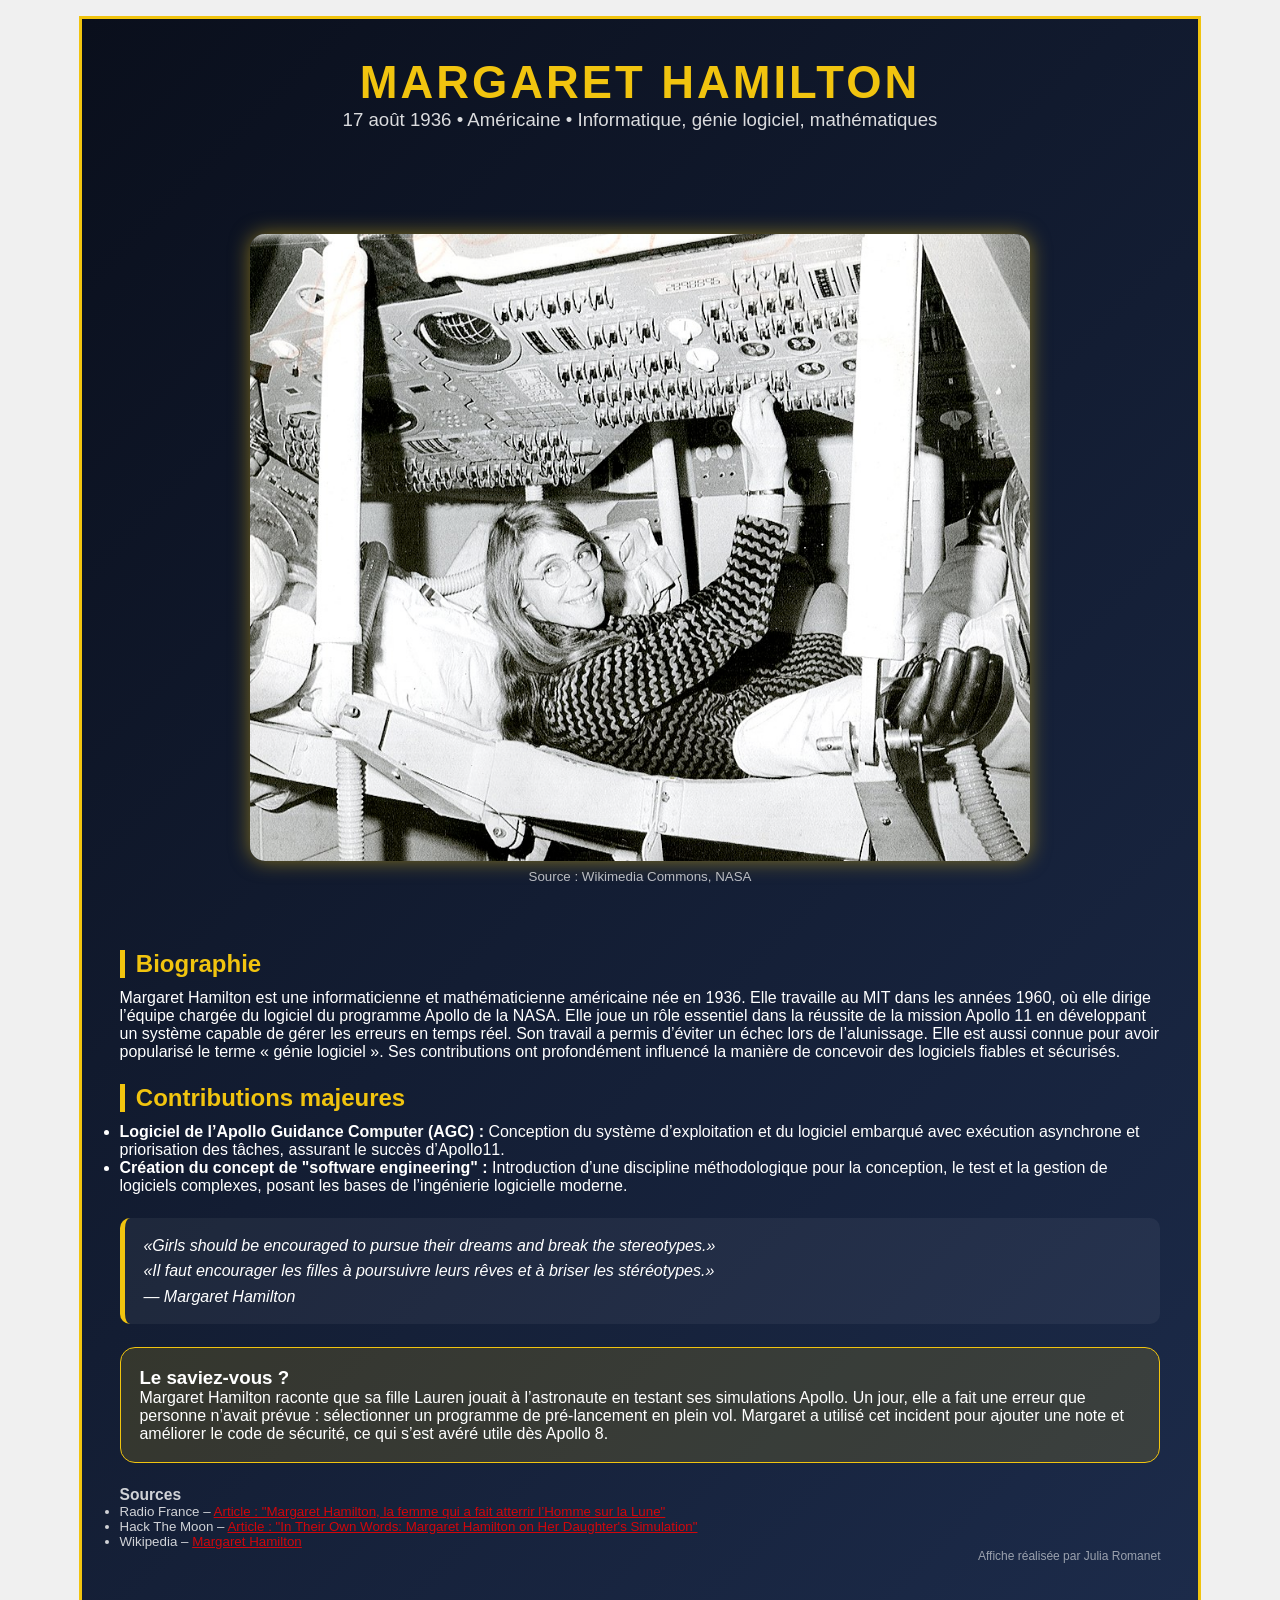
==== commit 98a5f25b: "Rename affiche.html to index.html" ====
--- a/index.html
+++ b/index.html
@@ -1,74 +1,74 @@
-<!DOCTYPE html>
-<!--
-  Arborescence attendue :
-  Devoirs/
-  └── Poster-html/
-      ├── affiche.html   ← ce fichier
-      └── images/
-          └── portrait.jpg
--->
-<html lang="fr">
-<head>
-  <meta charset="UTF-8">
-  <title>Affiche – MARGARET HAMILTON</title>
-  <link rel="stylesheet" href="style.css">
-</head>
-<body>
-
-  <div class="affiche">
-
-    <!-- Zone 1 : En-tête -->
-    <header class="entete">
-      <h1>MARGARET HAMILTON</h1>
-      <p>17 août 1936 • Américaine • Informatique, génie logiciel, mathématiques</p>
-    </header>
-
-    <!-- Zone 2 : Portrait -->
-    <section class="portrait">
-      <img src="images/Margaret_Hamilton_in_action.jpg" alt="Portrait de MARGARET HAMILTON">
-      <p class="legende">Source : Wikimedia Commons, NASA</p>
-    </section>
-
-    <!-- Zone 3 : Biographie -->
-    <section class="biographie">
-      <h2>Biographie</h2>
-      <p>Margaret Hamilton est une informaticienne et mathématicienne américaine née en 1936. Elle travaille au MIT dans les années 1960, où elle dirige l’équipe chargée du logiciel du programme Apollo de la NASA. Elle joue un rôle essentiel dans la réussite de la mission Apollo 11 en développant un système capable de gérer les erreurs en temps réel. Son travail a permis d’éviter un échec lors de l’alunissage. Elle est aussi connue pour avoir popularisé le terme « génie logiciel ». Ses contributions ont profondément influencé la manière de concevoir des logiciels fiables et sécurisés.</p>
-    </section>
-
-    <!-- Zone 4 : Contributions -->
-    <section class="contributions">
-      <h2>Contributions majeures</h2>
-      <ul>
-        <li><strong>Logiciel de l’Apollo Guidance Computer (AGC) :</strong> Conception du système d’exploitation et du logiciel embarqué avec exécution asynchrone et priorisation des tâches, assurant le succès d’Apollo11.</li>
-        <li><strong>Création du concept de "software engineering" :</strong> Introduction d’une discipline méthodologique pour la conception, le test et la gestion de logiciels complexes, posant les bases de l’ingénierie logicielle moderne.</li>
-      </ul>
-    </section>
-
-    <!-- Zone 5 : Citation -->
-    <blockquote class="citation">
-      <p>«Girls should be encouraged to pursue their dreams and break the stereotypes.»</p>
-      <p>«Il faut encourager les filles à poursuivre leurs rêves et à briser les stéréotypes.»</p>
-      <cite>— Margaret Hamilton</cite>
-    </blockquote>
-
-    <!-- Zone 6 : Le saviez-vous -->
-    <aside class="anecdote">
-      <h3>Le saviez-vous ?</h3>
-      <p>Margaret Hamilton raconte que sa fille Lauren jouait à l’astronaute en testant ses simulations Apollo. Un jour, elle a fait une erreur que personne n’avait prévue : sélectionner un programme de pré-lancement en plein vol. Margaret a utilisé cet incident pour ajouter une note et améliorer le code de sécurité, ce qui s’est avéré utile dès Apollo 8.</p>
-    </aside>
-
-    <!-- Zone 7 : Sources -->
-    <footer class="sources">
-      <h3>Sources</h3>
-      <ul>
-        <li>Radio France – <a href="https://www.radiofrance.fr/franceculture/margaret-hamilton-la-femme-qui-a-fait-atterrir-l-homme-sur-la-lune-2274004" style="color:#FF0000;" target="_blank" >Article : "Margaret Hamilton, la femme qui a fait atterrir l’Homme sur la Lune"</a></li>
-        <li>Hack The Moon – <a href="https://wehackthemoon.com/people/margaret-hamilton-her-daughters-simulation" style="color:#FF0000;" target="_blank">Article : "In Their Own Words: Margaret Hamilton on Her Daughter's Simulation"</a></li>
-        <li>Wikipedia – <a href="https://fr.wikipedia.org/wiki/Margaret_Hamilton_(scientifique)" style="color:#FF0000;" target="_blank">Margaret Hamilton</a></li>
-      </ul>
-      <p class="realisation">Affiche réalisée par Julia Romanet</p>
-    </footer>
-
-  </div> <!-- fin .affiche -->
-
-</body>
-</html>
+<!DOCTYPE html>
+<!--
+  Arborescence attendue :
+  Devoirs/
+  └── Poster-html/
+      ├── affiche.html   ← ce fichier
+      └── images/
+          └── portrait.jpg
+-->
+<html lang="fr">
+<head>
+  <meta charset="UTF-8">
+  <title>Affiche – MARGARET HAMILTON</title>
+  <link rel="stylesheet" href="style.css">
+</head>
+<body>
+
+  <div class="affiche">
+
+    <!-- Zone 1 : En-tête -->
+    <header class="entete">
+      <h1>MARGARET HAMILTON</h1>
+      <p>17 août 1936 • Américaine • Informatique, génie logiciel, mathématiques</p>
+    </header>
+
+    <!-- Zone 2 : Portrait -->
+    <section class="portrait">
+      <img src="Margaret_Hamilton_in_action.jpg" alt="Portrait de MARGARET HAMILTON">
+      <p class="legende">Source : Wikimedia Commons, NASA</p>
+    </section>
+
+    <!-- Zone 3 : Biographie -->
+    <section class="biographie">
+      <h2>Biographie</h2>
+      <p>Margaret Hamilton est une informaticienne et mathématicienne américaine née en 1936. Elle travaille au MIT dans les années 1960, où elle dirige l’équipe chargée du logiciel du programme Apollo de la NASA. Elle joue un rôle essentiel dans la réussite de la mission Apollo 11 en développant un système capable de gérer les erreurs en temps réel. Son travail a permis d’éviter un échec lors de l’alunissage. Elle est aussi connue pour avoir popularisé le terme « génie logiciel ». Ses contributions ont profondément influencé la manière de concevoir des logiciels fiables et sécurisés.</p>
+    </section>
+
+    <!-- Zone 4 : Contributions -->
+    <section class="contributions">
+      <h2>Contributions majeures</h2>
+      <ul>
+        <li><strong>Logiciel de l’Apollo Guidance Computer (AGC) :</strong> Conception du système d’exploitation et du logiciel embarqué avec exécution asynchrone et priorisation des tâches, assurant le succès d’Apollo11.</li>
+        <li><strong>Création du concept de "software engineering" :</strong> Introduction d’une discipline méthodologique pour la conception, le test et la gestion de logiciels complexes, posant les bases de l’ingénierie logicielle moderne.</li>
+      </ul>
+    </section>
+
+    <!-- Zone 5 : Citation -->
+    <blockquote class="citation">
+      <p>«Girls should be encouraged to pursue their dreams and break the stereotypes.»</p>
+      <p>«Il faut encourager les filles à poursuivre leurs rêves et à briser les stéréotypes.»</p>
+      <cite>— Margaret Hamilton</cite>
+    </blockquote>
+
+    <!-- Zone 6 : Le saviez-vous -->
+    <aside class="anecdote">
+      <h3>Le saviez-vous ?</h3>
+      <p>Margaret Hamilton raconte que sa fille Lauren jouait à l’astronaute en testant ses simulations Apollo. Un jour, elle a fait une erreur que personne n’avait prévue : sélectionner un programme de pré-lancement en plein vol. Margaret a utilisé cet incident pour ajouter une note et améliorer le code de sécurité, ce qui s’est avéré utile dès Apollo 8.</p>
+    </aside>
+
+    <!-- Zone 7 : Sources -->
+    <footer class="sources">
+      <h3>Sources</h3>
+      <ul>
+        <li>Radio France – <a href="https://www.radiofrance.fr/franceculture/margaret-hamilton-la-femme-qui-a-fait-atterrir-l-homme-sur-la-lune-2274004" style="color:#FF0000;" target="_blank" >Article : "Margaret Hamilton, la femme qui a fait atterrir l’Homme sur la Lune"</a></li>
+        <li>Hack The Moon – <a href="https://wehackthemoon.com/people/margaret-hamilton-her-daughters-simulation" style="color:#FF0000;" target="_blank">Article : "In Their Own Words: Margaret Hamilton on Her Daughter's Simulation"</a></li>
+        <li>Wikipedia – <a href="https://fr.wikipedia.org/wiki/Margaret_Hamilton_(scientifique)" style="color:#FF0000;" target="_blank">Margaret Hamilton</a></li>
+      </ul>
+      <p class="realisation">Affiche réalisée par Julia Romanet</p>
+    </footer>
+
+  </div> <!-- fin .affiche -->
+
+</body>
+</html>
--- a/style.css
+++ b/style.css
@@ -0,0 +1,135 @@
+/* ── Réinitialisation ── */
+* { box-sizing: border-box; margin: 0; padding: 0; }
+
+/* ── Affiche A3 portrait ── */
+body {
+    background: #f0f0f0;
+    display: flex;
+    justify-content: center;
+    padding: 1rem;
+}
+
+/* Style général */
+.affiche {
+  width: 29.7cm;
+  height: 42cm;
+  padding: 1cm;
+  font-family: Arial, sans-serif;
+
+  /* Dégradé spatial */
+  background: linear-gradient(135deg, #0a0f1c, #1c2b4a);
+  color: white;
+  display: grid;
+  grid-template-rows: auto 1fr auto auto;
+  gap: 0.6cm;
+  border: 3px solid #f1c40f;
+}
+
+/* En-tête */
+.entete {
+    text-align: center;
+    margin-bottom: 1cm;
+}
+
+.entete h1 {
+  font-size: 34pt;
+  letter-spacing: 3px;
+  color: #f1c40f;
+}
+
+.entete p {
+    font-size: 14pt;
+	opacity: 0.85;
+}
+
+/* Corps */
+.corps {
+  display: grid;
+  grid-template-columns: 1fr 2fr;
+  gap: 0.6cm;
+}
+
+/* Portrait */
+.portrait {
+  display: flex;
+  flex-direction: column;
+  align-items: center;
+  justify-content: center;
+}
+
+.portrait img {
+  width: 75%;
+  border-radius: 15px;
+  box-shadow: 0 0 20px rgba(241, 196, 15, 0.5);
+}
+
+.legende {
+  font-size: 10pt;
+  margin-top: 0.2cm;
+  opacity: 0.7;
+}
+
+/* Textes */
+.textes {
+  display: flex;
+  flex-direction: column;
+  gap: 0.6cm;
+}
+
+/* Titres */
+h2 {
+  font-size: 18pt;
+  color: #f1c40f;
+  border-left: 5px solid #f1c40f;
+  padding-left: 0.3cm;
+  margin-bottom: 0.3cm;
+}
+
+/* Bas */
+.bas {
+  display: grid;
+  grid-template-columns: 1fr 1fr;
+  gap: 0.6cm;
+}
+
+/* Citation */
+.citation {
+  font-style: italic;
+  border-left: 5px solid #f1c40f;
+  padding-left: 0.5cm;
+
+  background: rgba(255,255,255,0.05);
+  border-radius: 10px;
+  padding: 0.5cm;
+
+  display: flex;
+  flex-direction: column;
+  justify-content: center;
+  gap: 0.2cm;
+}
+
+/* Anecdote */
+.anecdote {
+  background: rgba(241, 196, 15, 0.15);
+  padding: 0.5cm;
+  border-radius: 15px;
+  border: 1px solid #f1c40f;
+}
+
+/* Sources */
+.sources {
+  font-size: 10pt;
+  opacity: 0.8;
+}
+
+
+.contenu {
+    display: flex;
+    justify-content: space-between;
+}
+
+.realisation {
+  font-size:9pt;
+  opacity:0.7;
+  text-align:right;
+}
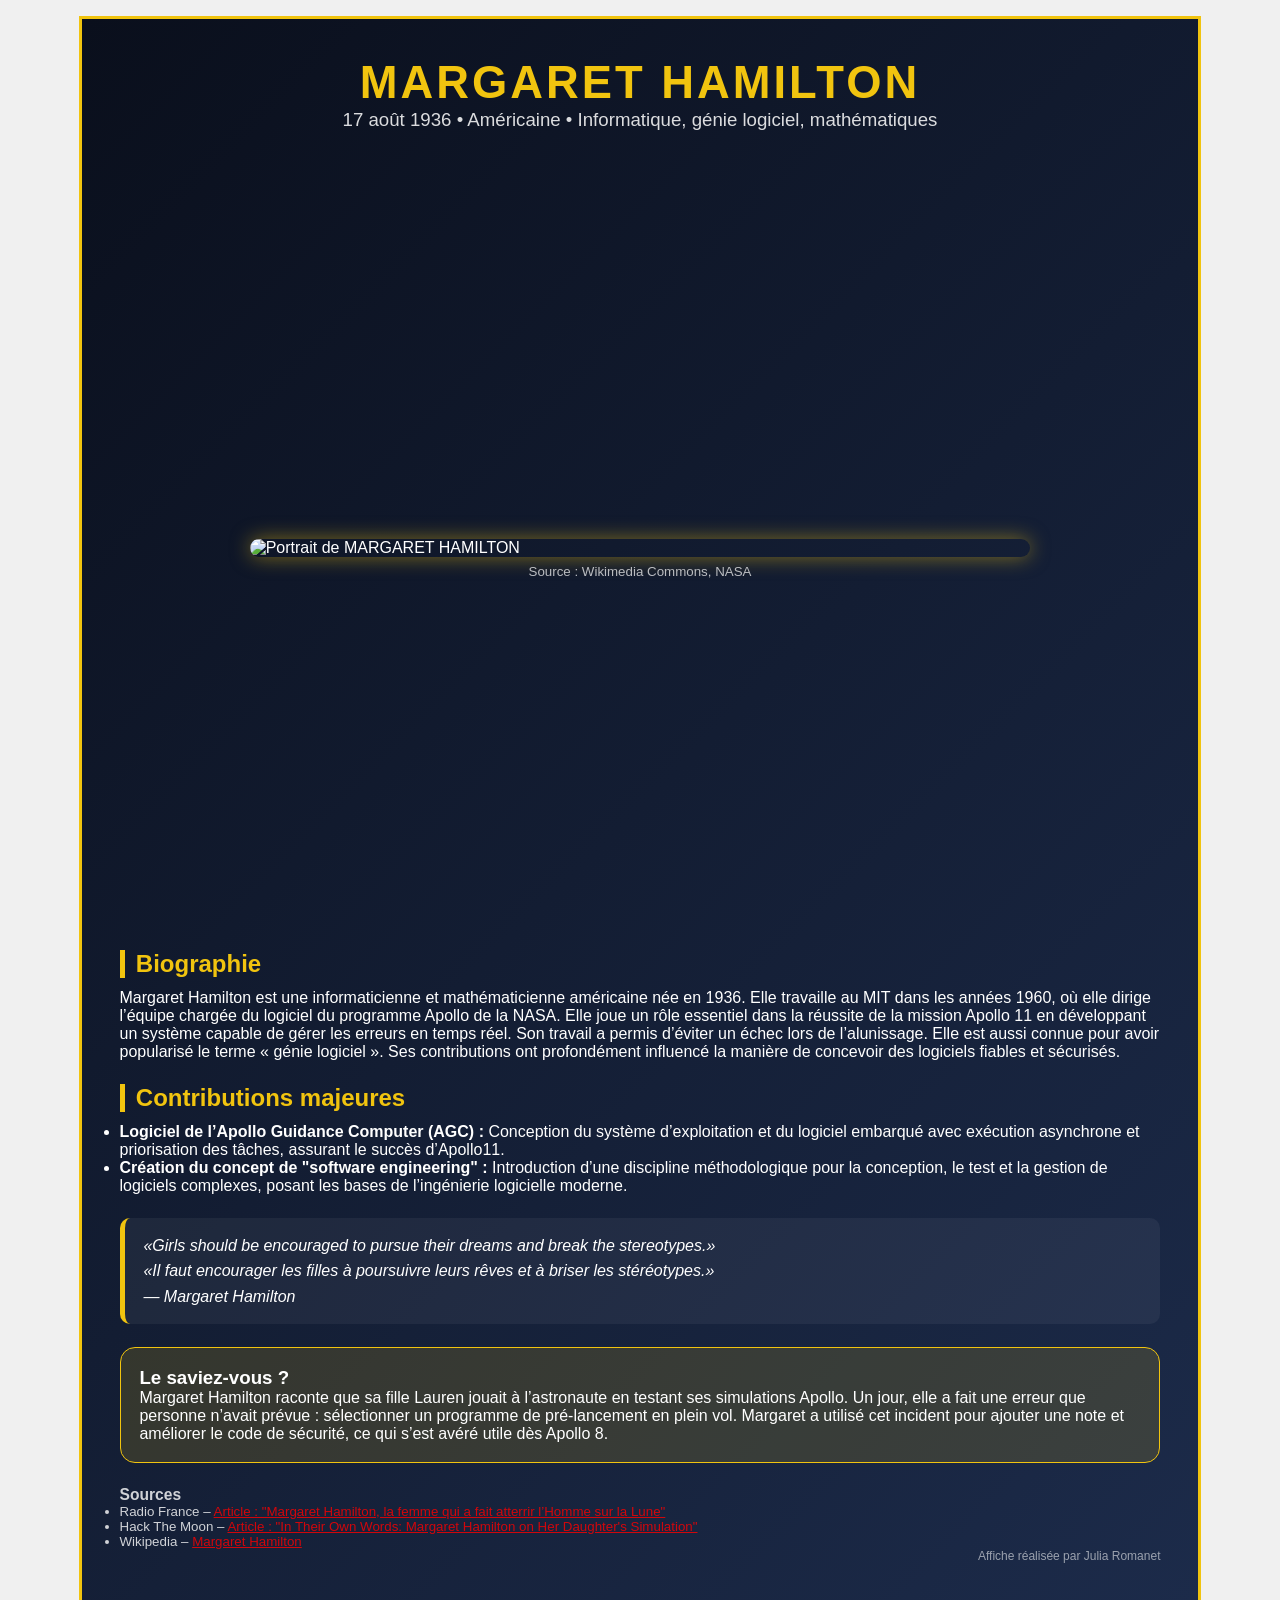
==== commit 0a753cbd: "Update index.html" ====
--- a/index.html
+++ b/index.html
@@ -25,7 +25,7 @@
 
     <!-- Zone 2 : Portrait -->
     <section class="portrait">
-      <img src="Margaret_Hamilton_in_action.jpg" alt="Portrait de MARGARET HAMILTON">
+      <img src="images/Margaret_Hamilton_in_action.jpg" alt="Portrait de MARGARET HAMILTON">
       <p class="legende">Source : Wikimedia Commons, NASA</p>
     </section>
 
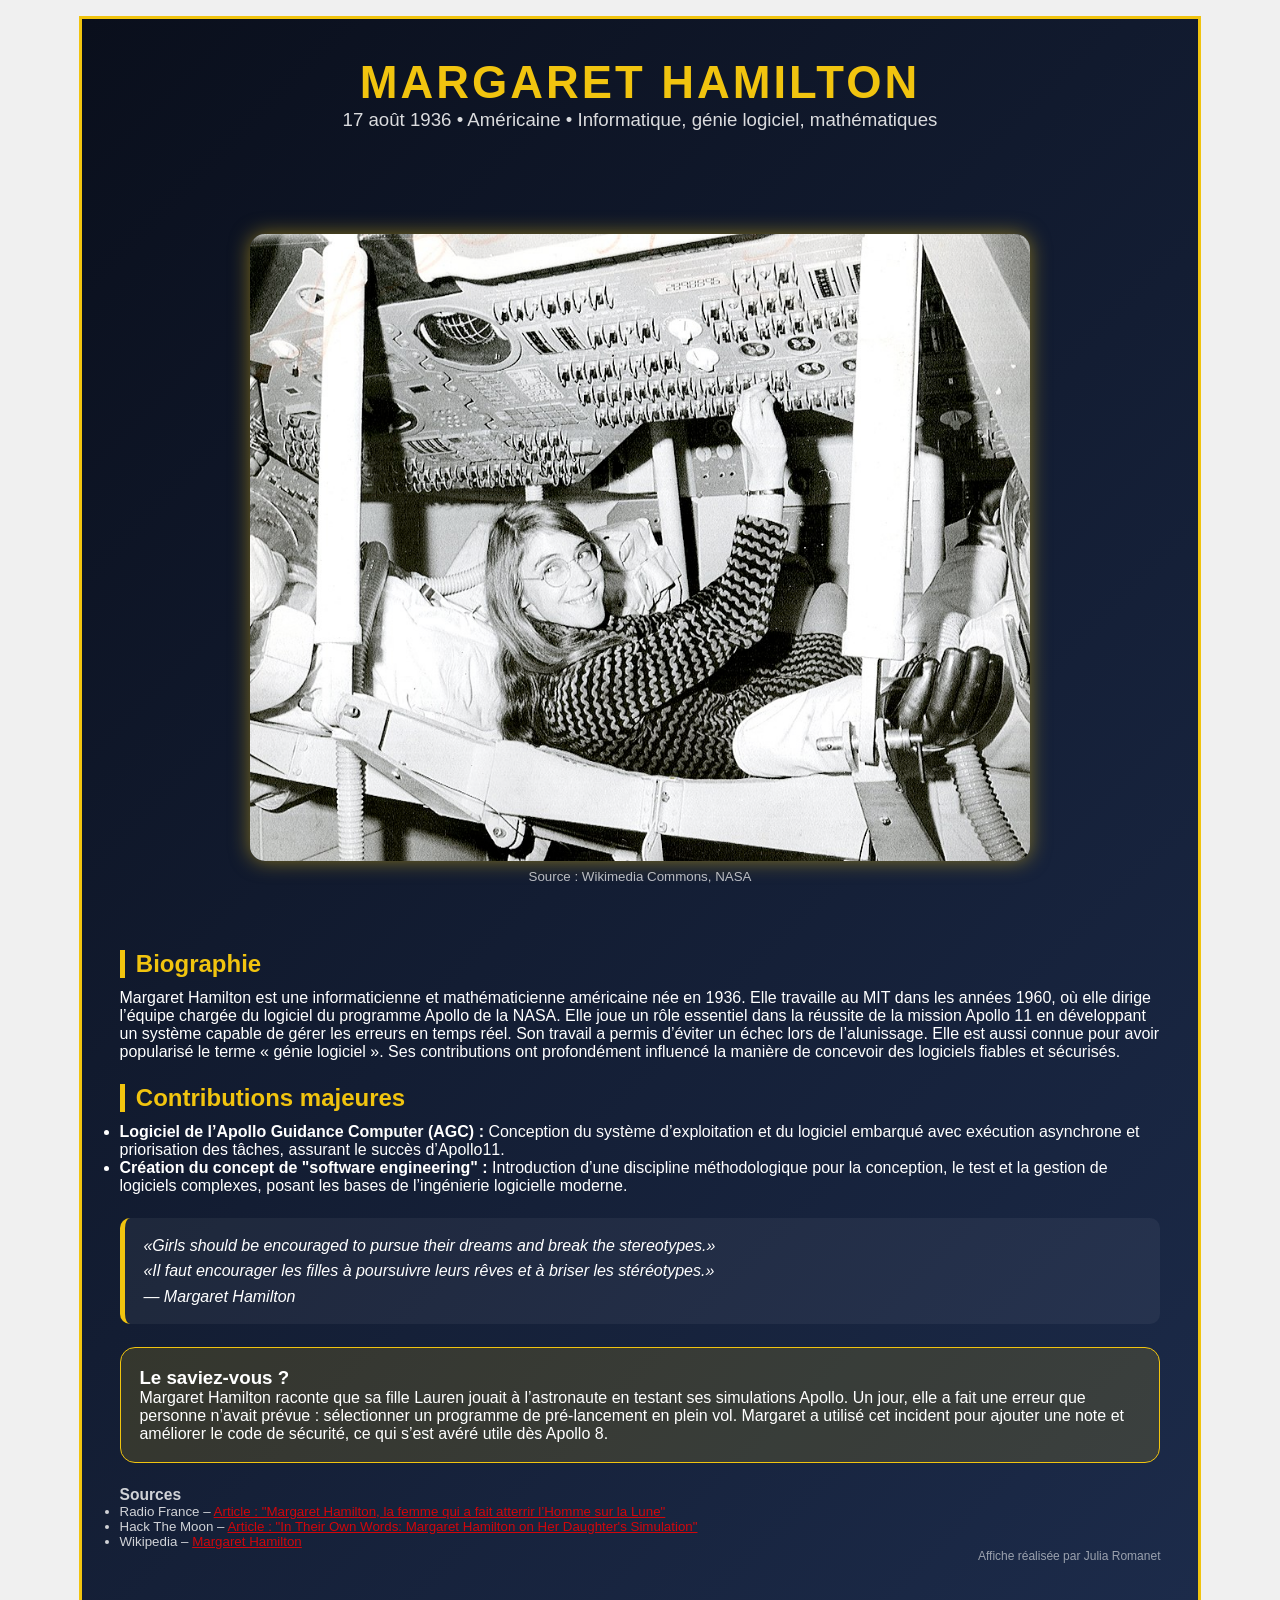
==== commit 51289681: "Update index.html" ====
--- a/index.html
+++ b/index.html
@@ -25,7 +25,7 @@
 
     <!-- Zone 2 : Portrait -->
     <section class="portrait">
-      <img src="images/Margaret_Hamilton_in_action.jpg" alt="Portrait de MARGARET HAMILTON">
+      <img src="Margaret_Hamilton_in_action.jpg" alt="Portrait de MARGARET HAMILTON">
       <p class="legende">Source : Wikimedia Commons, NASA</p>
     </section>
 
